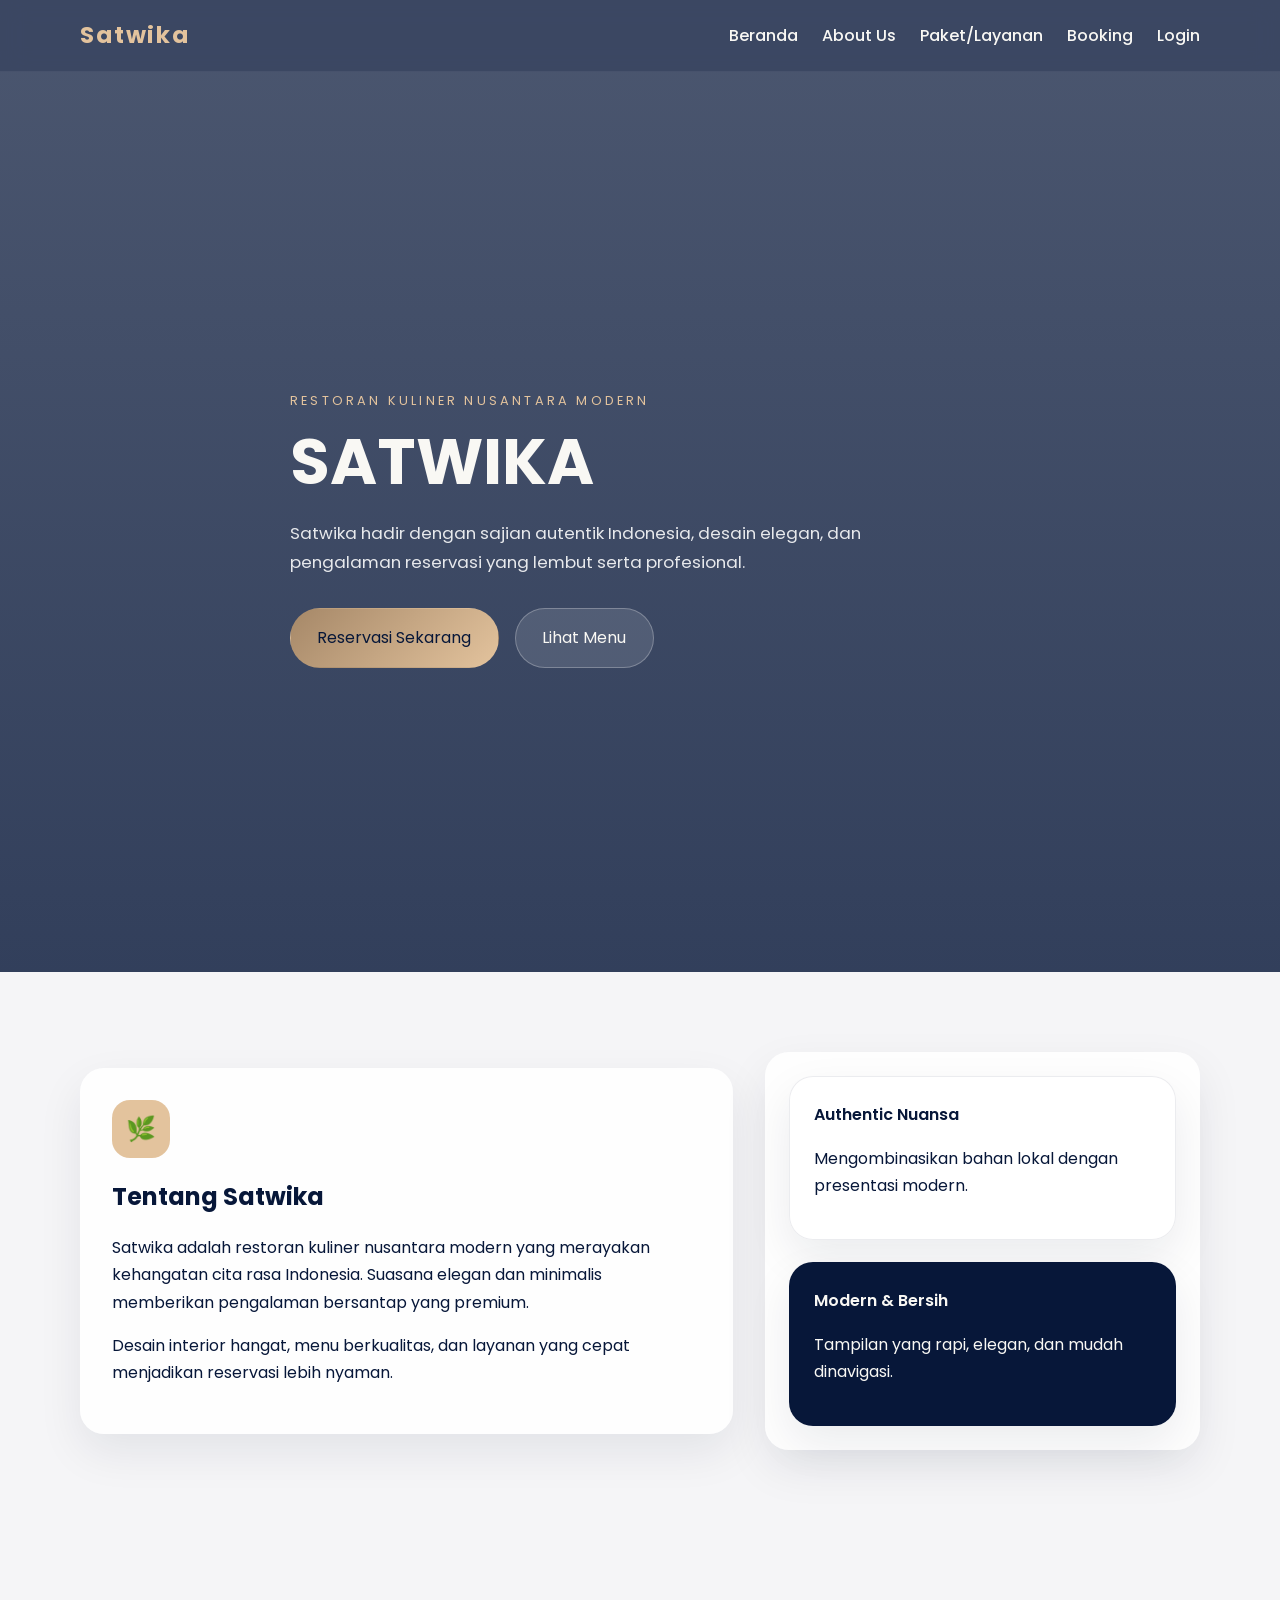
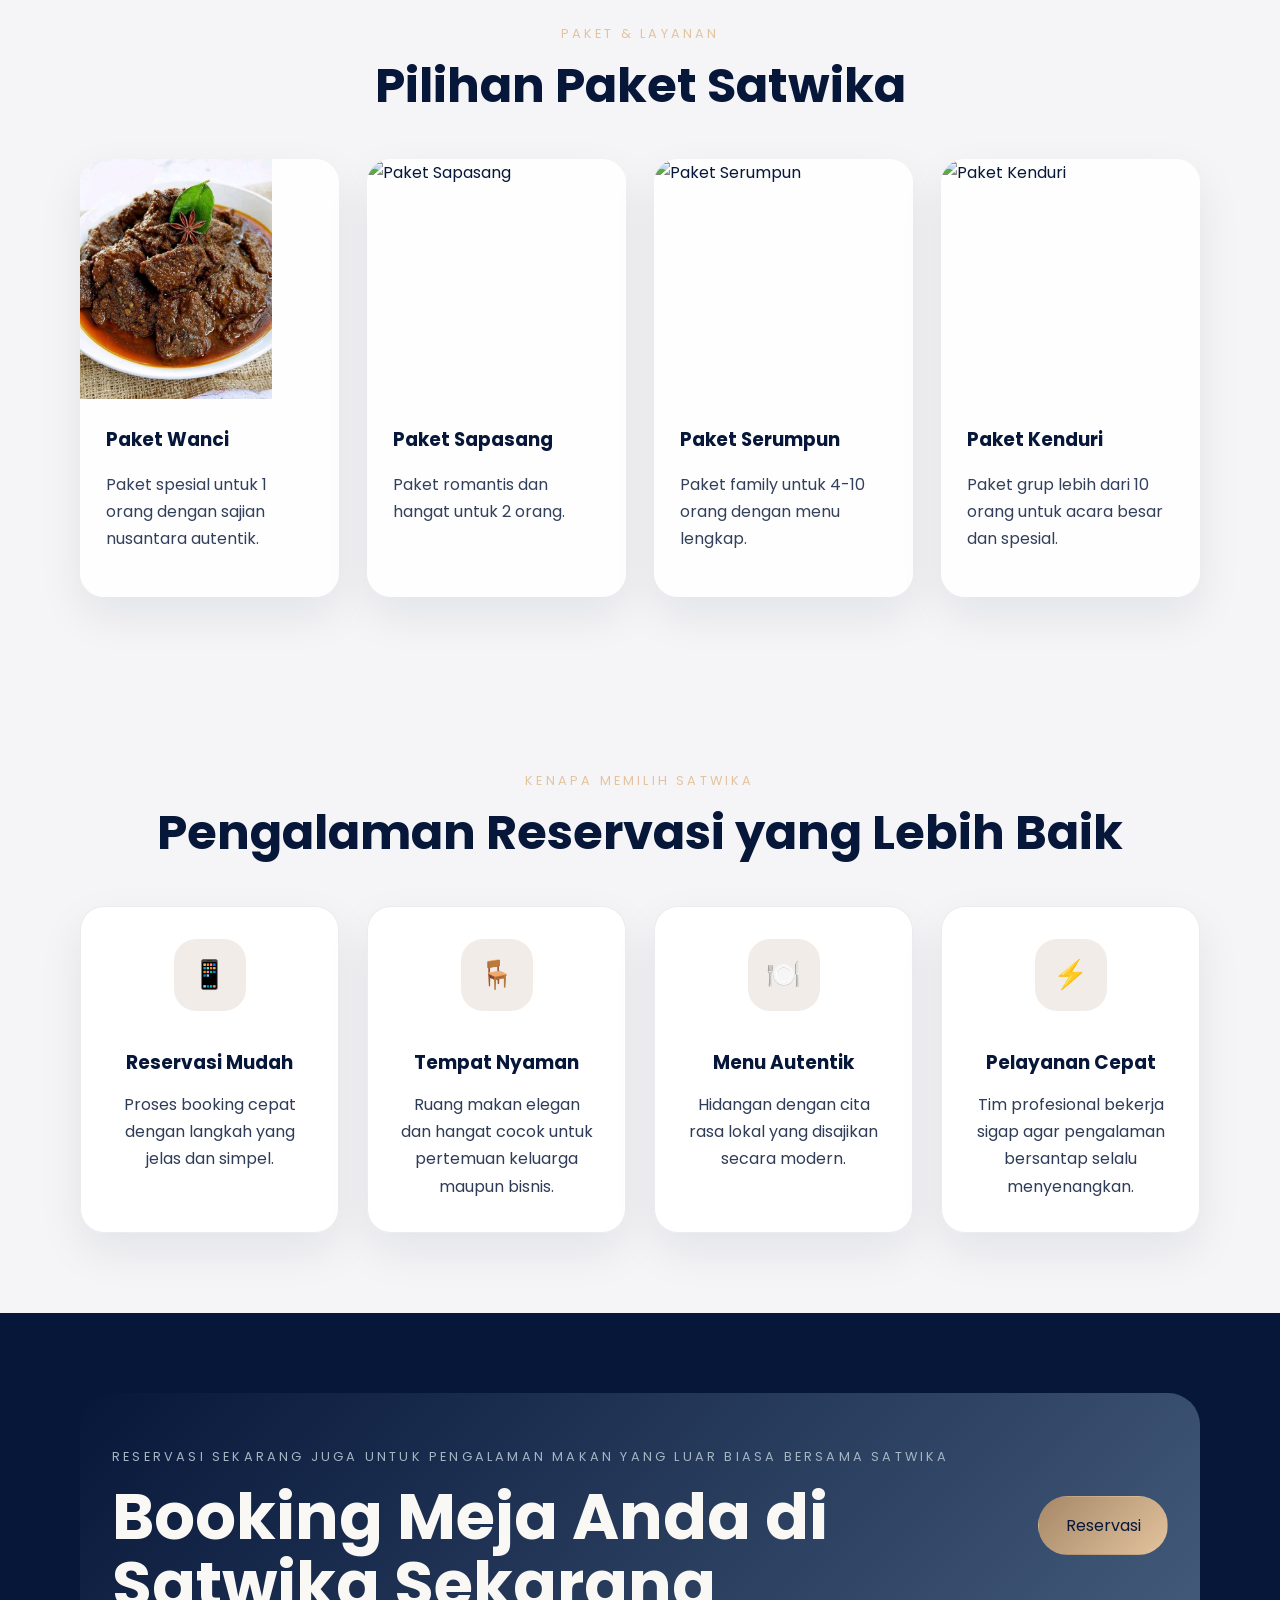
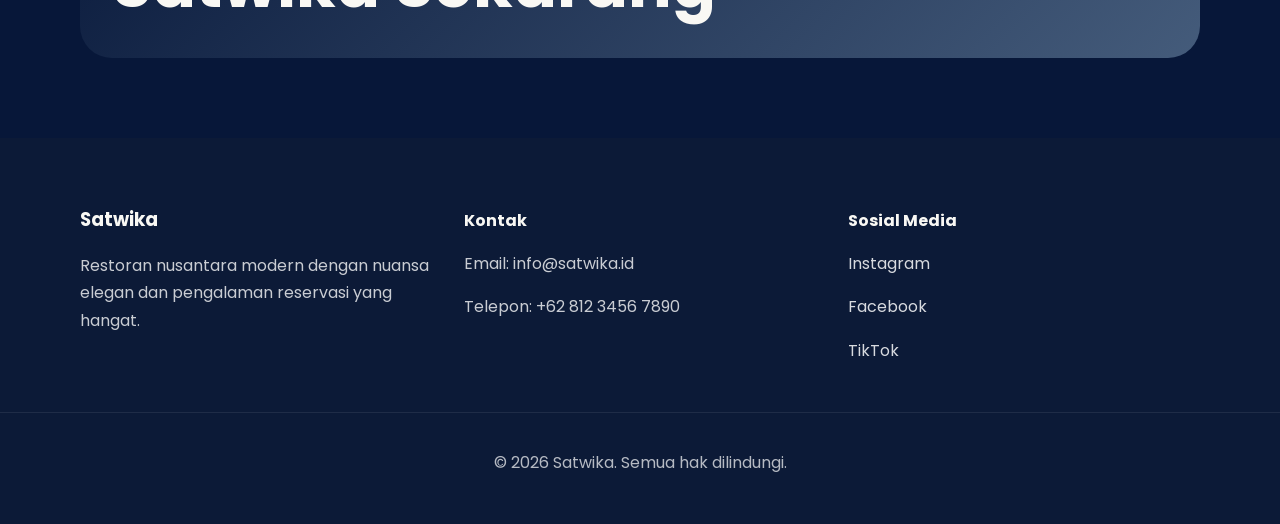
==== index.html @ c41c963c "Fix HTML formatting and restore content" ====
<!DOCTYPE html>
<html lang="id">
<head>
  <meta charset="UTF-8" />
  <meta name="viewport" content="width=device-width, initial-scale=1.0" />
  <title>Satwika | Reservasi Restoran Nusantara Modern</title>
  <link rel="preconnect" href="https://fonts.googleapis.com" />
  <link rel="preconnect" href="https://fonts.gstatic.com" crossorigin />
  <link href="https://fonts.googleapis.com/css2?family=Poppins:wght@300;400;500;600;700&display=swap" rel="stylesheet" />
  <link rel="stylesheet" href="style.css" />
</head>
<body>
  <!-- Navbar -->
  <header class="site-header">
    <div class="container header-inner">
      <a href="#" class="brand">Satwika</a>
      <nav class="main-nav">
        <a href="#beranda">Beranda</a>
        <a href="#layanan">About Us</a>
        <a href="#menu">Paket/Layanan</a>
        <a href="#booking">Booking</a>
        <a href="satwika log in.html">Login</a>
      </nav>
      <button class="nav-toggle" aria-label="Buka menu">☰</button>
    </div>
  </header>

  <!-- Hero Section -->
  <main>
    <section class="hero" id="beranda">
      <div class="hero-overlay"></div>
      <div class="container hero-content">
        <p class="eyebrow">Restoran Kuliner Nusantara Modern</p>
        <h1>SATWIKA</h1>
        <p class="hero-text">
          Satwika hadir dengan sajian autentik Indonesia, desain elegan, dan pengalaman reservasi yang lembut serta profesional.
        </p>
        <div class="hero-actions">
          <a href="bookingSatwika.html" class="btn btn-primary">Reservasi Sekarang</a>
          <a href="#menu" class="btn btn-secondary">Lihat Menu</a>
        </div>
      </div>
    </section>

    <!-- About Section -->
    <section class="section about" id="layanan">
      <div class="container section-grid">
        <div class="about-card animate-up">
          <div class="icon-circle">🌿</div>
          <h2>Tentang Satwika</h2>
          <p>
            Satwika adalah restoran kuliner nusantara modern yang merayakan kehangatan cita rasa Indonesia.
            Suasana elegan dan minimalis memberikan pengalaman bersantap yang premium.
          </p>
          <p>
            Desain interior hangat, menu berkualitas, dan layanan yang cepat menjadikan reservasi lebih nyaman.
          </p>
        </div>
        <div class="about-visual animate-up delay-1">
          <div class="detail-card">
            <span class="detail-title">Authentic Nuansa</span>
            <p>Mengombinasikan bahan lokal dengan presentasi modern.</p>
          </div>
          <div class="detail-card detail-card-secondary">
            <span class="detail-title">Modern & Bersih</span>
            <p>Tampilan yang rapi, elegan, dan mudah dinavigasi.</p>
          </div>
        </div>
      </div>
    </section>

<!-- Featured Menu -->
<section class="section featured" id="menu">
  <div class="container">
    <div class="section-heading animate-up">
      <p class="eyebrow">Paket & Layanan</p>
      <h2>Pilihan Paket Satwika</h2>
    </div>

    <div class="menu-grid">
      <article class="menu-card animate-up">
        <img src="images/rendang.jfif" alt="Paket Wanci" />
        <div class="menu-content">
          <h3>Paket Wanci</h3>
          <p>Paket spesial untuk 1 orang dengan sajian nusantara autentik.</p>
        </div>
      </article>

      <article class="menu-card animate-up delay-1">
        <img src="https://images.unsplash.com/photo-1621940743191-dffff5de5338?auto=format&fit=crop&w=900&q=80" alt="Paket Sapasang" />
        <div class="menu-content">
          <h3>Paket Sapasang</h3>
          <p>Paket romantis dan hangat untuk 2 orang.</p>
        </div>
      </article>

      <article class="menu-card animate-up delay-2">
        <img src="https://images.unsplash.com/photo-1540189549336-e6e99c3679fe?auto=format&fit=crop&w=900&q=80" alt="Paket Serumpun" />
        <div class="menu-content">
          <h3>Paket Serumpun</h3>
          <p>Paket family untuk 4-10 orang dengan menu lengkap.</p>
        </div>
      </article>

      <article class="menu-card animate-up delay-3">
        <img src="https://images.unsplash.com/photo-1543353071-873f17a7a088?auto=format&fit=crop&w=900&q=80" alt="Paket Kenduri" />
        <div class="menu-content">
          <h3>Paket Kenduri</h3>
          <p>Paket grup lebih dari 10 orang untuk acara besar dan spesial.</p>
        </div>
      </article>
    </div>
  </div>
</section>
    
    <!-- Why Choose Section -->
    <section class="section why-choose" id="tracking">
      <div class="container">
        <div class="section-heading animate-up">
          <p class="eyebrow">Kenapa Memilih Satwika</p>
          <h2>Pengalaman Reservasi yang Lebih Baik</h2>
        </div>
        <div class="features-grid">
          <div class="feature-card animate-up">
            <span class="feature-icon">📱</span>
            <h3>Reservasi Mudah</h3>
            <p>Proses booking cepat dengan langkah yang jelas dan simpel.</p>
          </div>
          <div class="feature-card animate-up delay-1">
            <span class="feature-icon">🪑</span>
            <h3>Tempat Nyaman</h3>
            <p>Ruang makan elegan dan hangat cocok untuk pertemuan keluarga maupun bisnis.</p>
          </div>
          <div class="feature-card animate-up delay-2">
            <span class="feature-icon">🍽️</span>
            <h3>Menu Autentik</h3>
            <p>Hidangan dengan cita rasa lokal yang disajikan secara modern.</p>
          </div>
          <div class="feature-card animate-up delay-3">
            <span class="feature-icon">⚡</span>
            <h3>Pelayanan Cepat</h3>
            <p>Tim profesional bekerja sigap agar pengalaman bersantap selalu menyenangkan.</p>
          </div>
        </div>
      </div>
    </section>

    <!-- CTA Section -->
    <section class="section cta" id="booking">
      <div class="container cta-grid animate-up">
        <div>
          <p class="eyebrow light">Reservasi sekarang juga untuk pengalaman makan yang luar biasa bersama Satwika</p>
          <h2>Booking Meja Anda di Satwika Sekarang</h2>
        </div>
        <a href="bookingSatwika.html" class="btn btn-primary">Reservasi</a>
      </div>
    </section>
  </main>

  <!-- Footer -->
  <footer class="site-footer">
    <div class="container footer-grid">
      <div>
        <h3>Satwika</h3>
        <p>Restoran nusantara modern dengan nuansa elegan dan pengalaman reservasi yang hangat.</p>
      </div>
      <div>
        <h4>Kontak</h4>
        <p>Email: info@satwika.id</p>
        <p>Telepon: +62 812 3456 7890</p>
      </div>
      <div>
        <h4>Sosial Media</h4>
        <p><a href="#">Instagram</a></p>
        <p><a href="#">Facebook</a></p>
        <p><a href="#">TikTok</a></p>
      </div>
    </div>
    <div class="footer-bottom">
      <p>&copy; 2026 Satwika. Semua hak dilindungi.</p>
    </div>
  </footer>

  <script src="script.js"></script>
</body>
</html>
---- style.css ----
:root {
  --dark: #071739;
  --steel: #4B6382;
  --soft: #A4B5C4;
  --light: #CDD5DB;
  --accent: #A68868;
  --cream: #E3C39D;
  --white: #f9f8f4;
  --bg: #f5f5f7;
}

* {
  box-sizing: border-box;
}

html {
  scroll-behavior: smooth;
}

body {
  margin: 0;
  font-family: 'Poppins', sans-serif;
  background: var(--bg);
  color: var(--dark);
  line-height: 1.7;
}

img {
  max-width: 100%;
  display: block;
}

a {
  color: inherit;
  text-decoration: none;
}

button,
.btn {
  font-family: inherit;
}

.container {
  width: min(1120px, calc(100% - 2rem));
  margin: 0 auto;
}

.site-header {
  position: sticky;
  top: 0;
  z-index: 50;
  backdrop-filter: blur(14px);
  background: rgba(7, 23, 57, 0.78);
  border-bottom: 1px solid rgba(255, 255, 255, 0.06);
}

.header-inner {
  display: flex;
  align-items: center;
  justify-content: space-between;
  gap: 1rem;
  padding: 1rem 0;
}

.brand {
  font-size: 1.45rem;
  letter-spacing: 0.08em;
  font-weight: 700;
  color: var(--cream);
}

.main-nav {
  display: flex;
  gap: 1.5rem;
  align-items: center;
}

.main-nav a {
  color: var(--white);
  font-weight: 500;
  transition: color 0.25s ease;
}

.main-nav a:hover {
  color: var(--accent);
}

.nav-toggle {
  display: none;
  background: transparent;
  border: none;
  color: var(--white);
  font-size: 1.5rem;
  cursor: pointer;
}

.hero {
  position: relative;
  min-height: 100vh;
  display: flex;
  align-items: center;
  background: url('https://images.unsplash.com/photo-1476224203421-9ac39bcb3327?auto=format&fit=crop&w=1600&q=80') center/cover no-repeat;
}

.hero-overlay {
  position: absolute;
  inset: 0;
  background: linear-gradient(180deg, rgba(7, 23, 57, 0.72), rgba(7, 23, 57, 0.82));
}

.hero-content {
  position: relative;
  z-index: 1;
  max-width: 700px;
  color: var(--white);
}

.eyebrow {
  text-transform: uppercase;
  letter-spacing: 0.25em;
  color: var(--cream);
  font-size: 0.8rem;
  margin-bottom: 1rem;
}

.hero h1,
.section-heading h2,
.cta h2 {
  font-size: clamp(2.5rem, 5vw, 4rem);
  margin: 0;
  line-height: 1.05;
}

.hero-text {
  margin: 1.5rem 0 2rem;
  max-width: 620px;
  color: rgba(255, 255, 255, 0.88);
  font-size: 1.05rem;
}

.hero-actions {
  display: flex;
  flex-wrap: wrap;
  gap: 1rem;
}

.btn {
  display: inline-flex;
  align-items: center;
  justify-content: center;
  padding: 0.95rem 1.65rem;
  border-radius: 999px;
  border: 1px solid transparent;
  transition: transform 0.25s ease, box-shadow 0.25s ease, background 0.25s ease;
  cursor: pointer;
}

.btn:hover {
  transform: translateY(-3px);
  box-shadow: 0 18px 35px rgba(7, 23, 57, 0.15);
}

.btn-primary {
  background: linear-gradient(135deg, var(--accent), var(--cream));
  color: var(--dark);
}

.btn-secondary {
  background: rgba(255, 255, 255, 0.12);
  color: var(--white);
  border-color: rgba(255, 255, 255, 0.26);
}

.section {
  padding: 5rem 0;
}

.section-grid {
  display: grid;
  grid-template-columns: 1.2fr 0.8fr;
  gap: 2rem;
  align-items: center;
}

.about-card,
.about-visual,
.feature-card,
.menu-card,
.detail-card {
  background: rgba(255, 255, 255, 0.92);
  border-radius: 24px;
  box-shadow: 0 18px 45px rgba(7, 23, 57, 0.08);
}

.about-card {
  padding: 2rem;
}

.icon-circle {
  width: 58px;
  height: 58px;
  display: grid;
  place-items: center;
  border-radius: 18px;
  background: var(--cream);
  color: var(--dark);
  font-size: 1.5rem;
  margin-bottom: 1.2rem;
}

.about-card h2 {
  margin-top: 0;
  margin-bottom: 1rem;
}

.about-card p {
  margin: 0 0 1rem;
}

.about-visual {
  display: grid;
  gap: 1.4rem;
  padding: 1.5rem;
}

.detail-card {
  padding: 1.5rem;
  border: 1px solid rgba(7, 23, 57, 0.08);
}

.detail-card-secondary {
  background: var(--dark);
  color: var(--white);
}

.detail-title {
  display: block;
  margin-bottom: 0.85rem;
  font-weight: 600;
}

.section-heading {
  text-align: center;
  margin-bottom: 3rem;
}

.section-heading h2 {
  font-size: clamp(2rem, 4vw, 3rem);
}

.menu-grid,
.features-grid {
  display: grid;
  gap: 1.75rem;
}

.menu-grid {
  grid-template-columns: repeat(4, minmax(0, 1fr));
}

.menu-card {
  overflow: hidden;
  transition: transform 0.3s ease, box-shadow 0.3s ease;
}

.menu-card:hover {
  transform: translateY(-8px);
  box-shadow: 0 22px 50px rgba(7, 23, 57, 0.12);
}

.menu-card img {
  height: 240px;
  object-fit: cover;
}

.menu-content {
  padding: 1.6rem;
}

.menu-content h3 {
  margin-top: 0;
  margin-bottom: 0.9rem;
}

.menu-content p {
  margin: 0 0 1.2rem;
  color: var(--dark);
  opacity: 0.82;
}

.price {
  font-weight: 700;
  color: var(--accent);
}

.features-grid {
  grid-template-columns: repeat(4, minmax(0, 1fr));
}

.feature-card {
  padding: 2rem;
  text-align: center;
  border: 1px solid rgba(7, 23, 57, 0.08);
}

.feature-icon {
  display: inline-flex;
  align-items: center;
  justify-content: center;
  width: 72px;
  height: 72px;
  border-radius: 22px;
  background: rgba(166, 136, 104, 0.16);
  margin-bottom: 1.1rem;
  font-size: 1.75rem;
}

.feature-card h3 {
  margin-bottom: 0.75rem;
}

.feature-card p {
  margin: 0;
  color: var(--dark);
  opacity: 0.84;
}

.cta {
  background: var(--dark);
  color: var(--white);
}

.cta-grid {
  display: flex;
  align-items: center;
  justify-content: space-between;
  gap: 1.5rem;
  padding: 2.5rem 2rem;
  border-radius: 32px;
  background: linear-gradient(135deg, rgba(7, 23, 57, 1), rgba(75, 99, 130, 0.9));
}

.cta h2 {
  margin: 0;
}

.cta .eyebrow.light {
  color: var(--soft);
}

.site-footer {
  padding: 3rem 0 2rem;
  background: #0c1a37;
  color: rgba(255, 255, 255, 0.78);
}

.footer-grid {
  display: grid;
  grid-template-columns: repeat(3, minmax(0, 1fr));
  gap: 2rem;
}

.site-footer h3,
.site-footer h4 {
  color: var(--white);
  margin-bottom: 1rem;
}

.site-footer a {
  color: rgba(255, 255, 255, 0.84);
}

.footer-bottom {
  margin-top: 2rem;
  text-align: center;
  border-top: 1px solid rgba(255, 255, 255, 0.08);
  padding-top: 1.25rem;
  color: rgba(255, 255, 255, 0.7);
}

.animate-up {
  opacity: 0;
  transform: translateY(24px);
  transition: opacity 0.75s ease, transform 0.75s ease;
}

.animate-up.visible {
  opacity: 1;
  transform: translateY(0);
}

.delay-1 {
  transition-delay: 0.12s;
}

.delay-2 {
  transition-delay: 0.22s;
}

.delay-3 {
  transition-delay: 0.32s;
}

@media (max-width: 980px) {
  .section-grid,
  .footer-grid {
    grid-template-columns: 1fr;
  }

  .menu-grid,
  .features-grid {
    grid-template-columns: 1fr 1fr;
  }

  .cta-grid {
    flex-direction: column;
    align-items: stretch;
  }
}

@media (max-width: 720px) {
  .header-inner {
    flex-direction: column;
    align-items: stretch;
  }

  .main-nav {
    flex-wrap: wrap;
    justify-content: center;
  }

  .menu-grid,
  .features-grid {
    grid-template-columns: 1fr;
  }

  .hero {
    min-height: 85vh;
  }

  .hero h1 {
    font-size: clamp(2.2rem, 7vw, 3.2rem);
  }

  .hero-actions {
    flex-direction: column;
    align-items: stretch;
  }
}
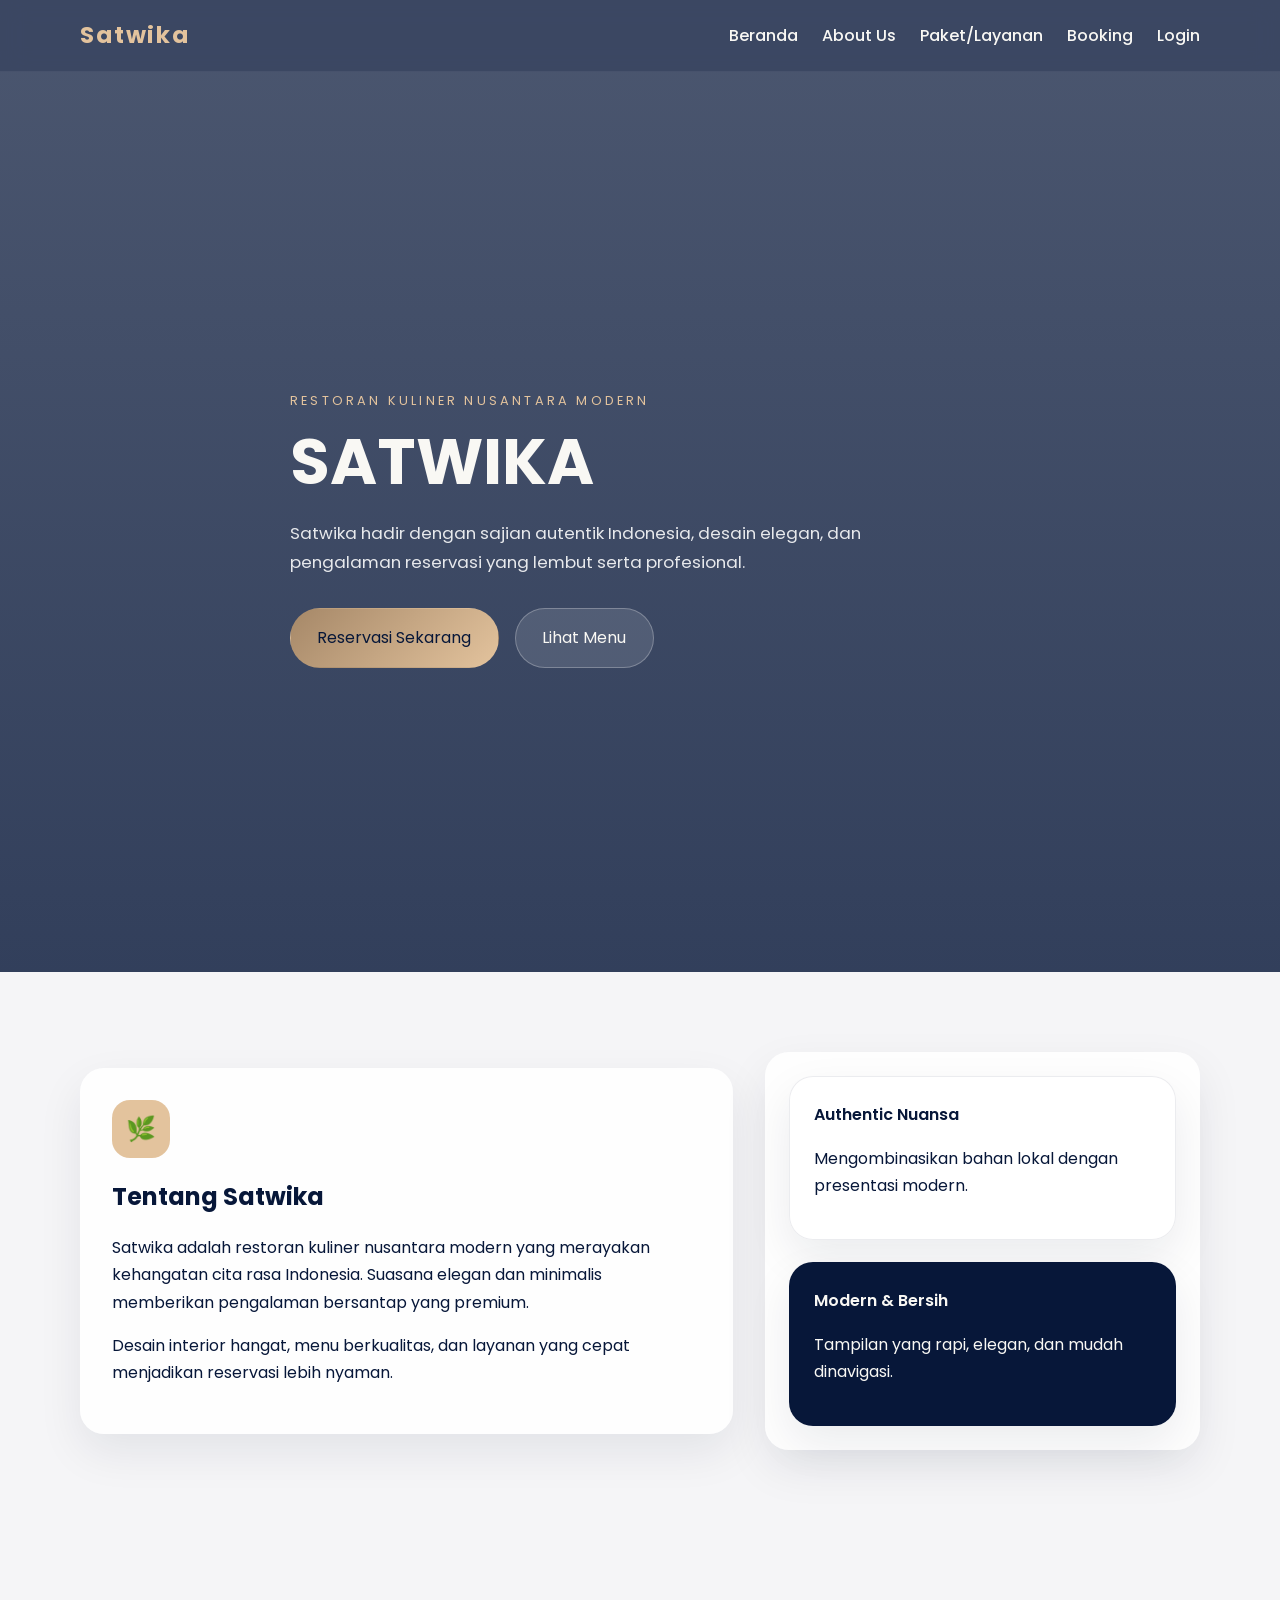
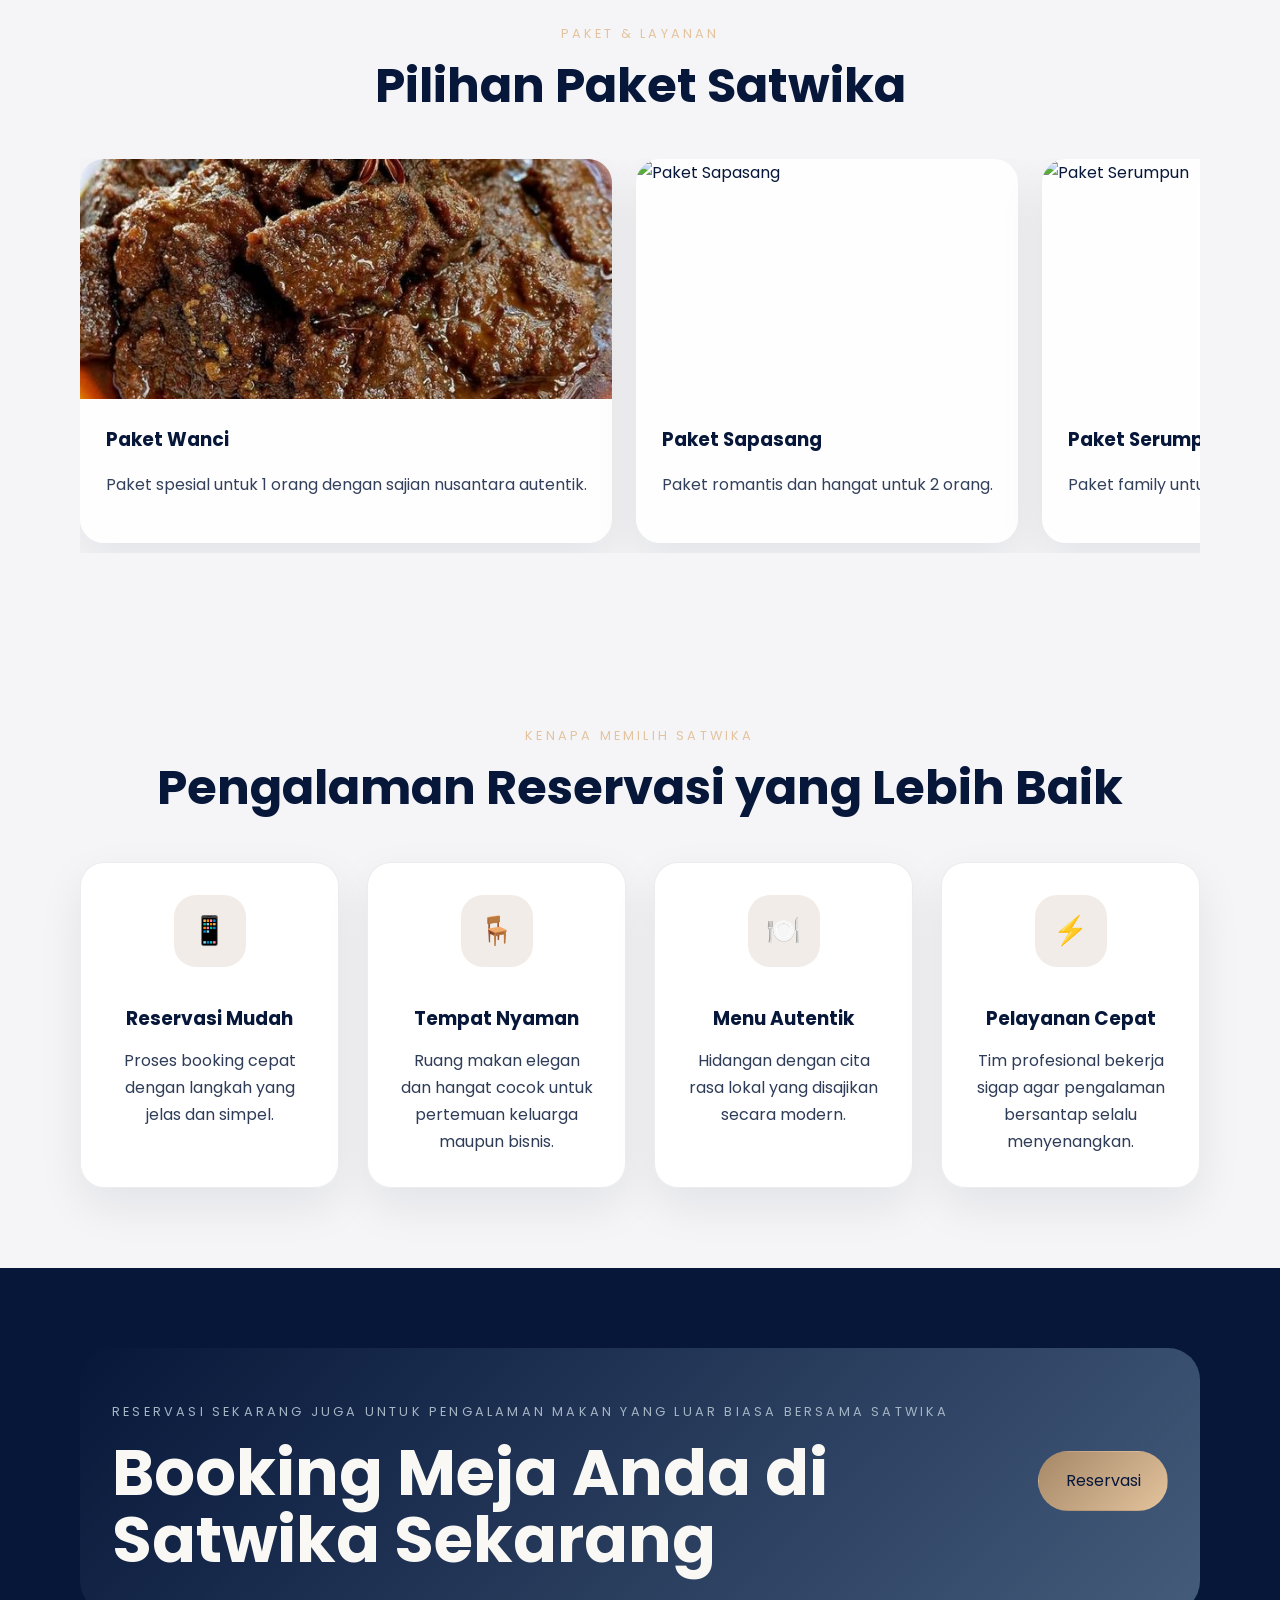
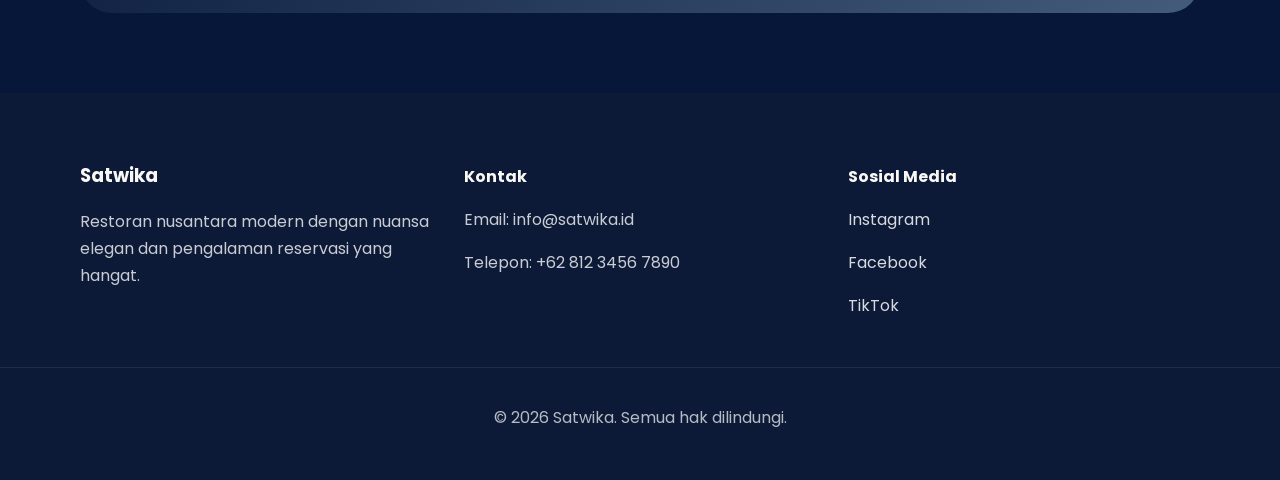
==== commit 9e2fffbd: "Update index.html" ====
--- a/index.html
+++ b/index.html
@@ -19,7 +19,7 @@
         <a href="#layanan">About Us</a>
         <a href="#menu">Paket/Layanan</a>
         <a href="#booking">Booking</a>
-        <a href="satwika log in.html">Login</a>
+        <a href="login.html">Login</a>
       </nav>
       <button class="nav-toggle" aria-label="Buka menu">☰</button>
     </div>
--- a/style.css
+++ b/style.css
@@ -255,12 +255,18 @@
 }
 
 .menu-grid {
-  grid-template-columns: repeat(4, minmax(0, 1fr));
+  display: flex;
+  gap: 24px;
+  overflow-x: auto;
+  padding-bottom: 10px;
+  scroll-behavior: smooth;
 }
 
 .menu-card {
   overflow: hidden;
   transition: transform 0.3s ease, box-shadow 0.3s ease;
+  min-width: 300px;
+  flex-shrink: 0;
 }
 
 .menu-card:hover {
@@ -269,8 +275,10 @@
 }
 
 .menu-card img {
-  height: 240px;
+  width: 100%;
+  height: clamp(180px, 25vw, 240px);
   object-fit: cover;
+  display: block;
 }
 
 .menu-content {
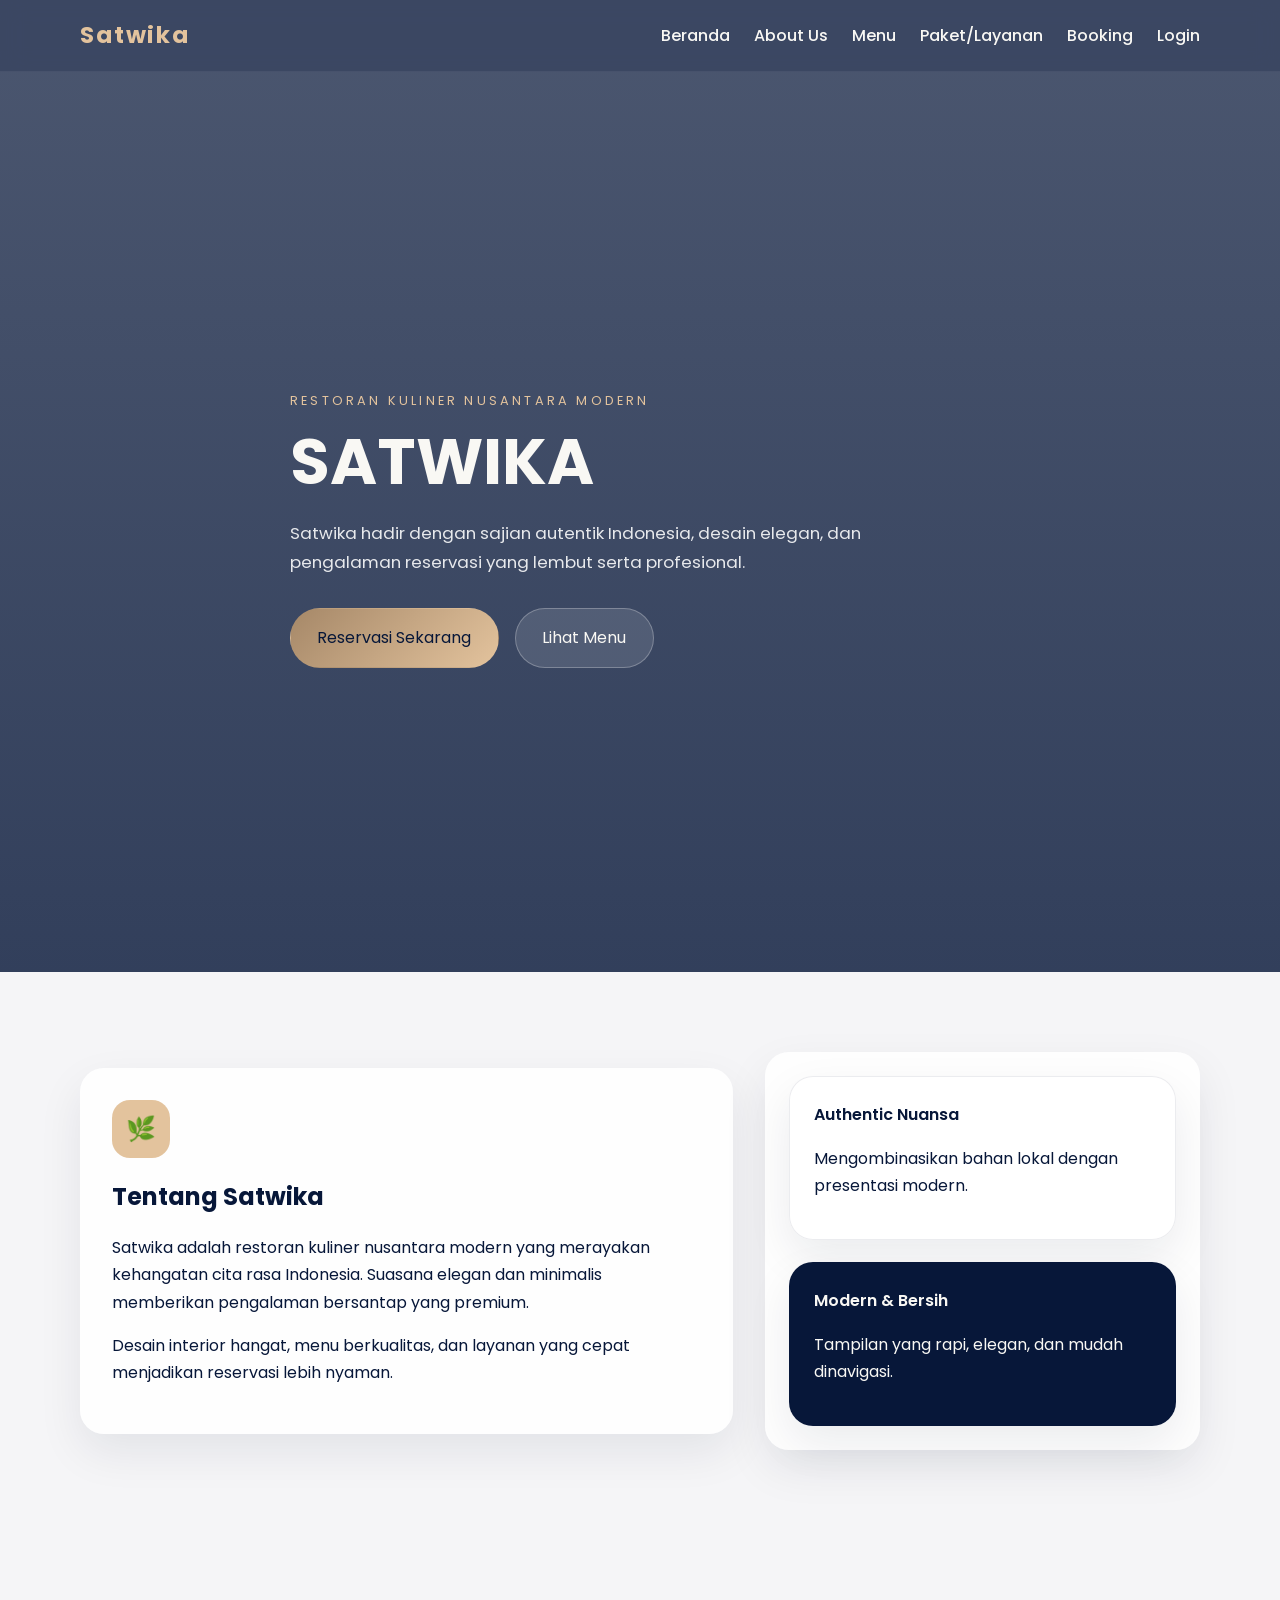
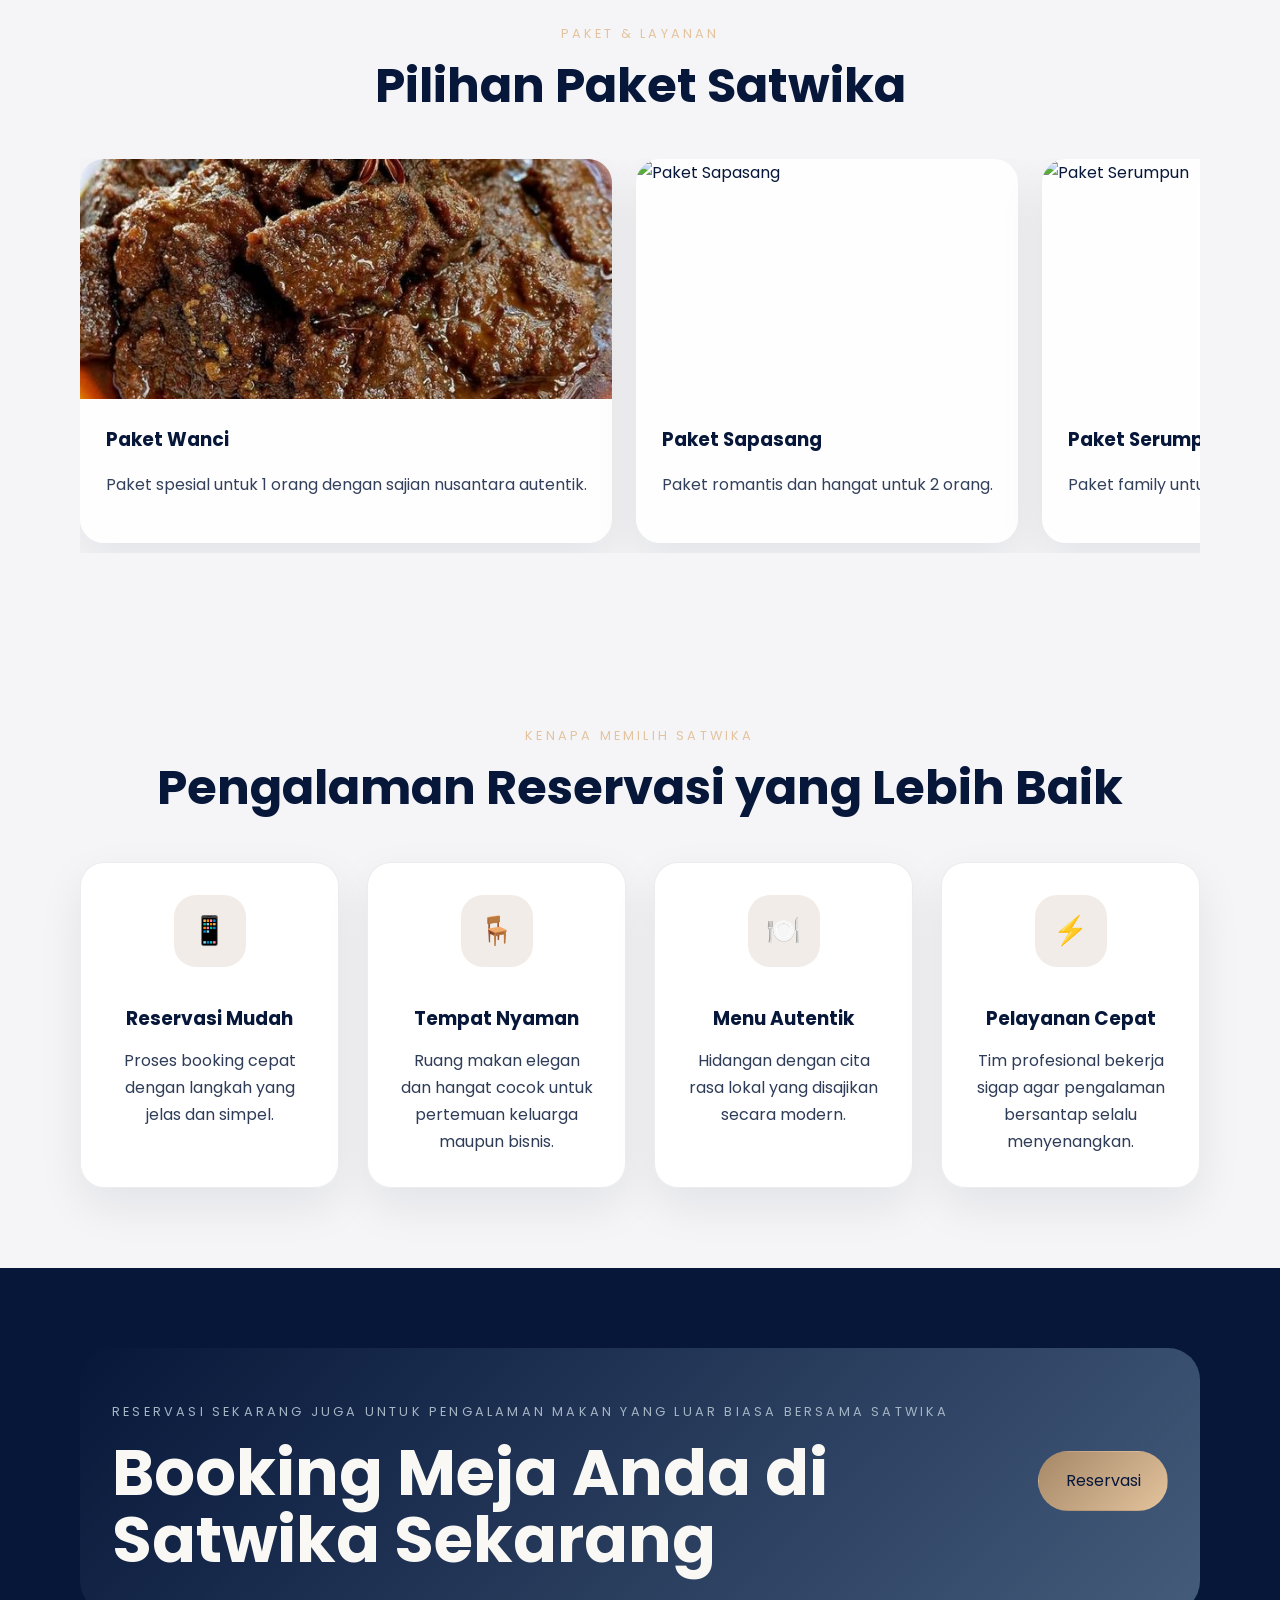
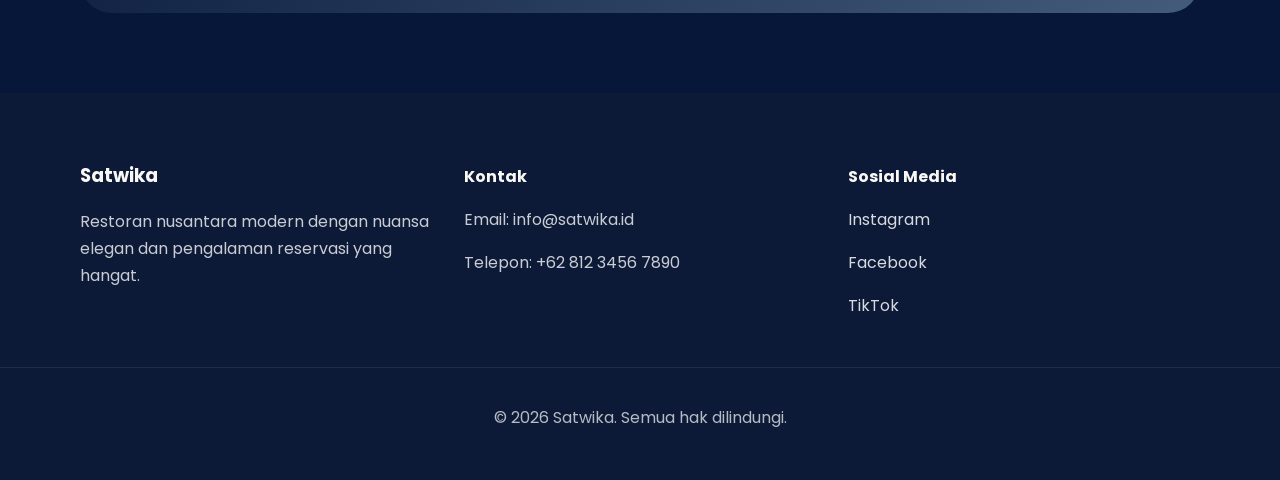
==== commit 63b277b5: "Update index.html" ====
--- a/index.html
+++ b/index.html
@@ -17,9 +17,10 @@
       <nav class="main-nav">
         <a href="#beranda">Beranda</a>
         <a href="#layanan">About Us</a>
-        <a href="#menu">Paket/Layanan</a>
+        <a href="#menu">Menu</a>
+        <a href="detailPaket.html">Paket/Layanan</a>
         <a href="#booking">Booking</a>
-        <a href="login.html">Login</a>
+        <a href="satwika log in.html">Login</a>
       </nav>
       <button class="nav-toggle" aria-label="Buka menu">☰</button>
     </div>
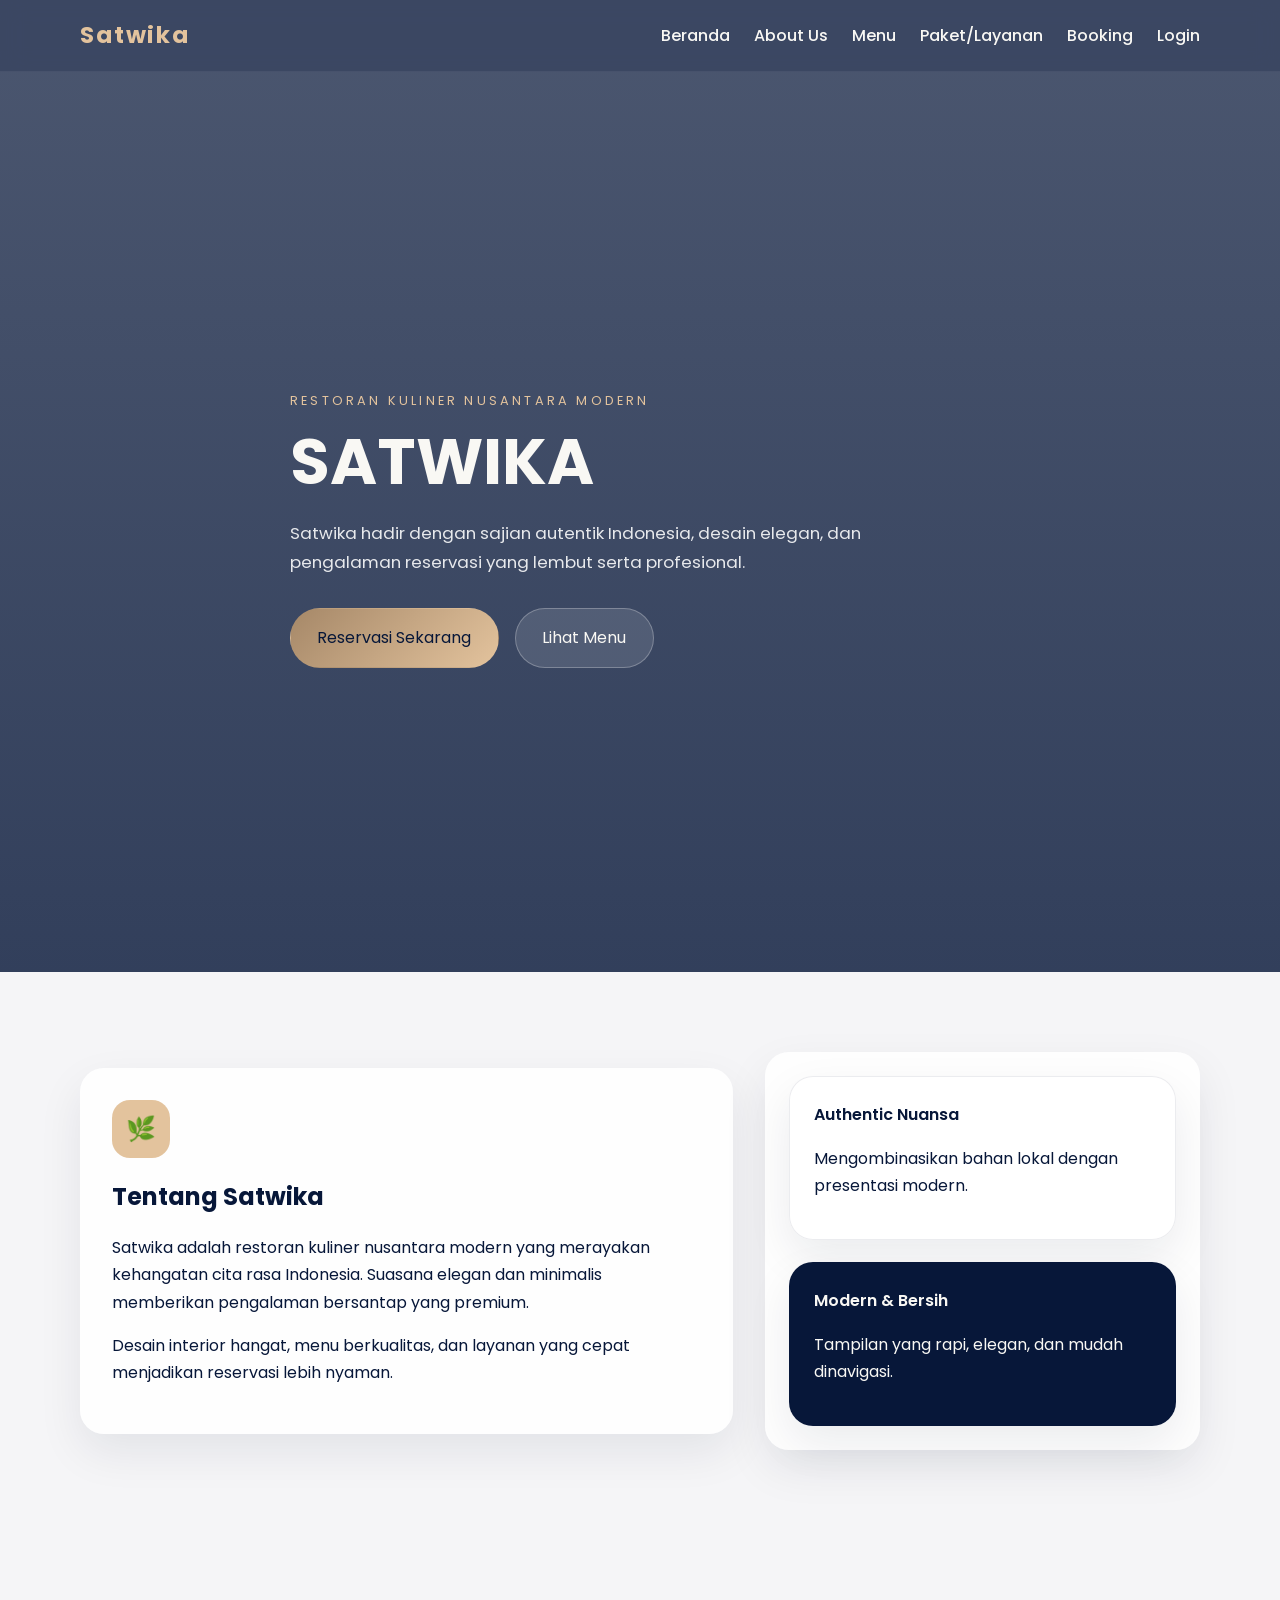
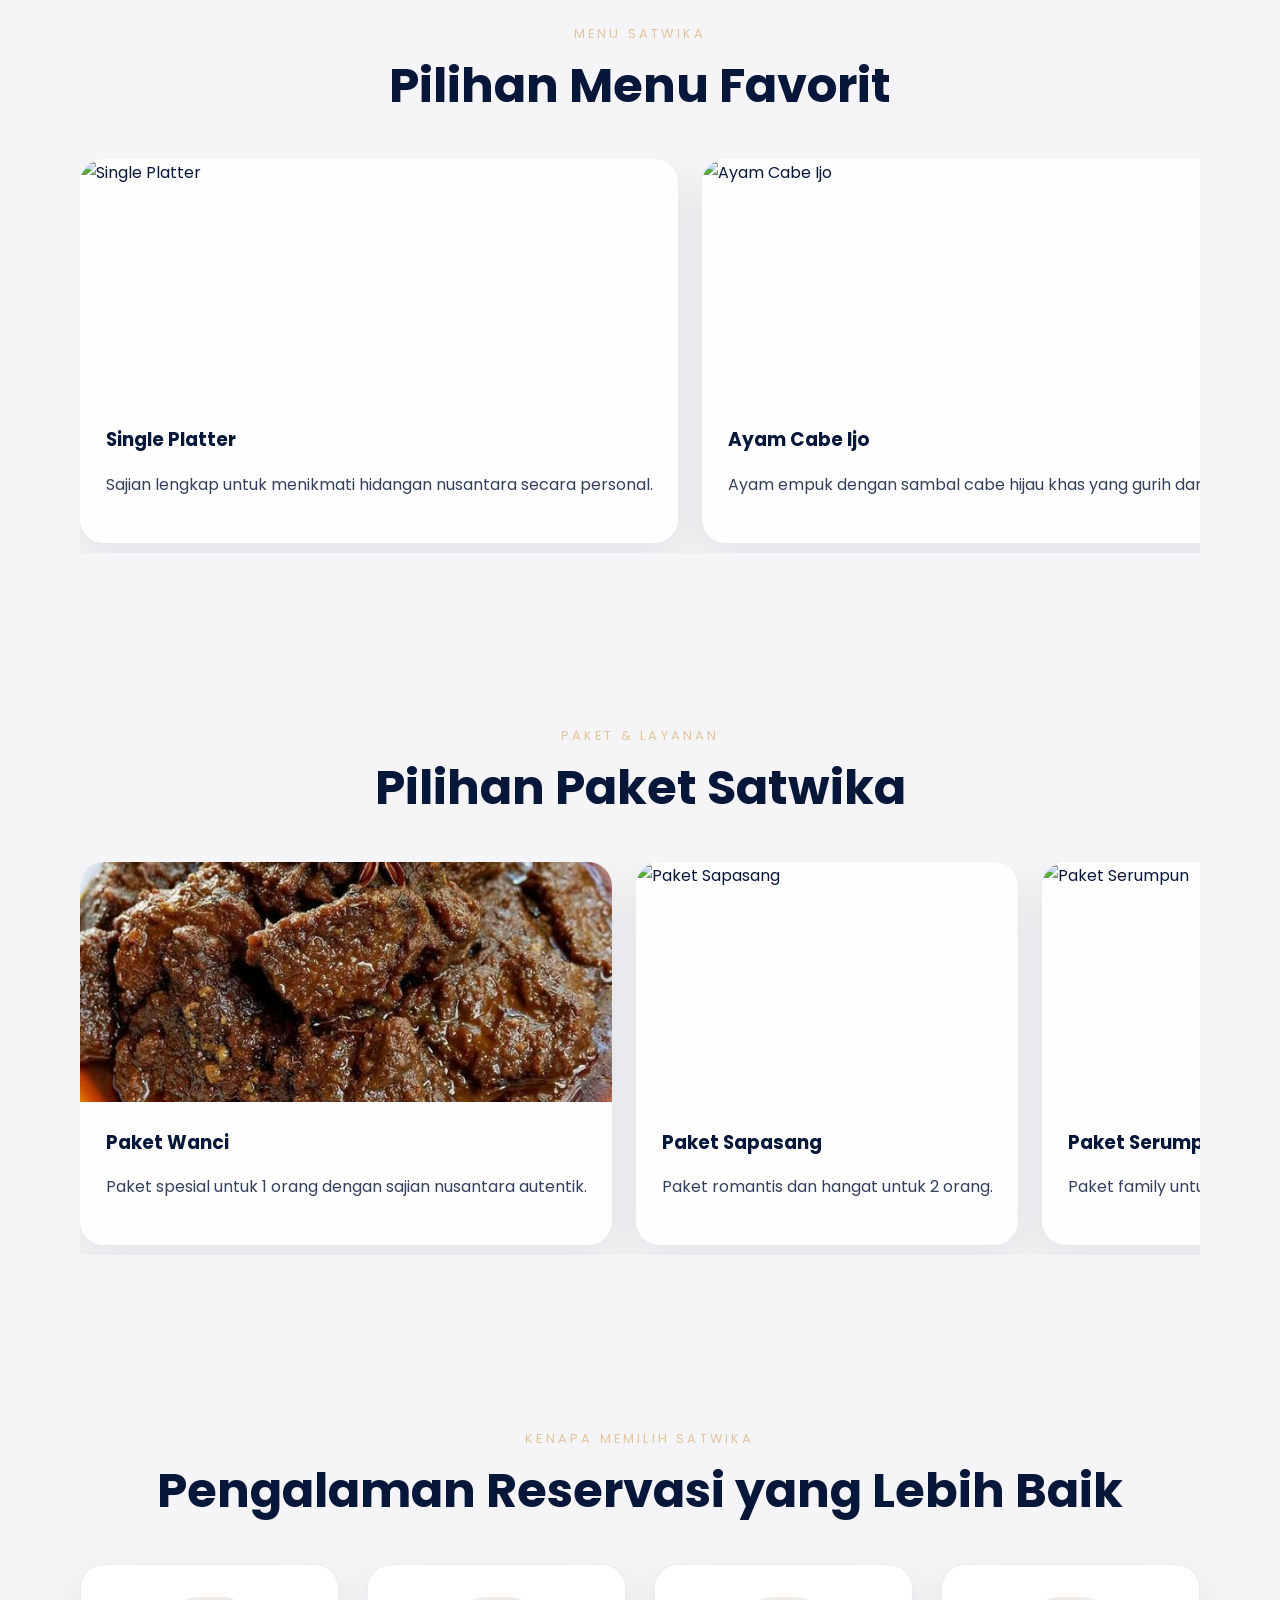
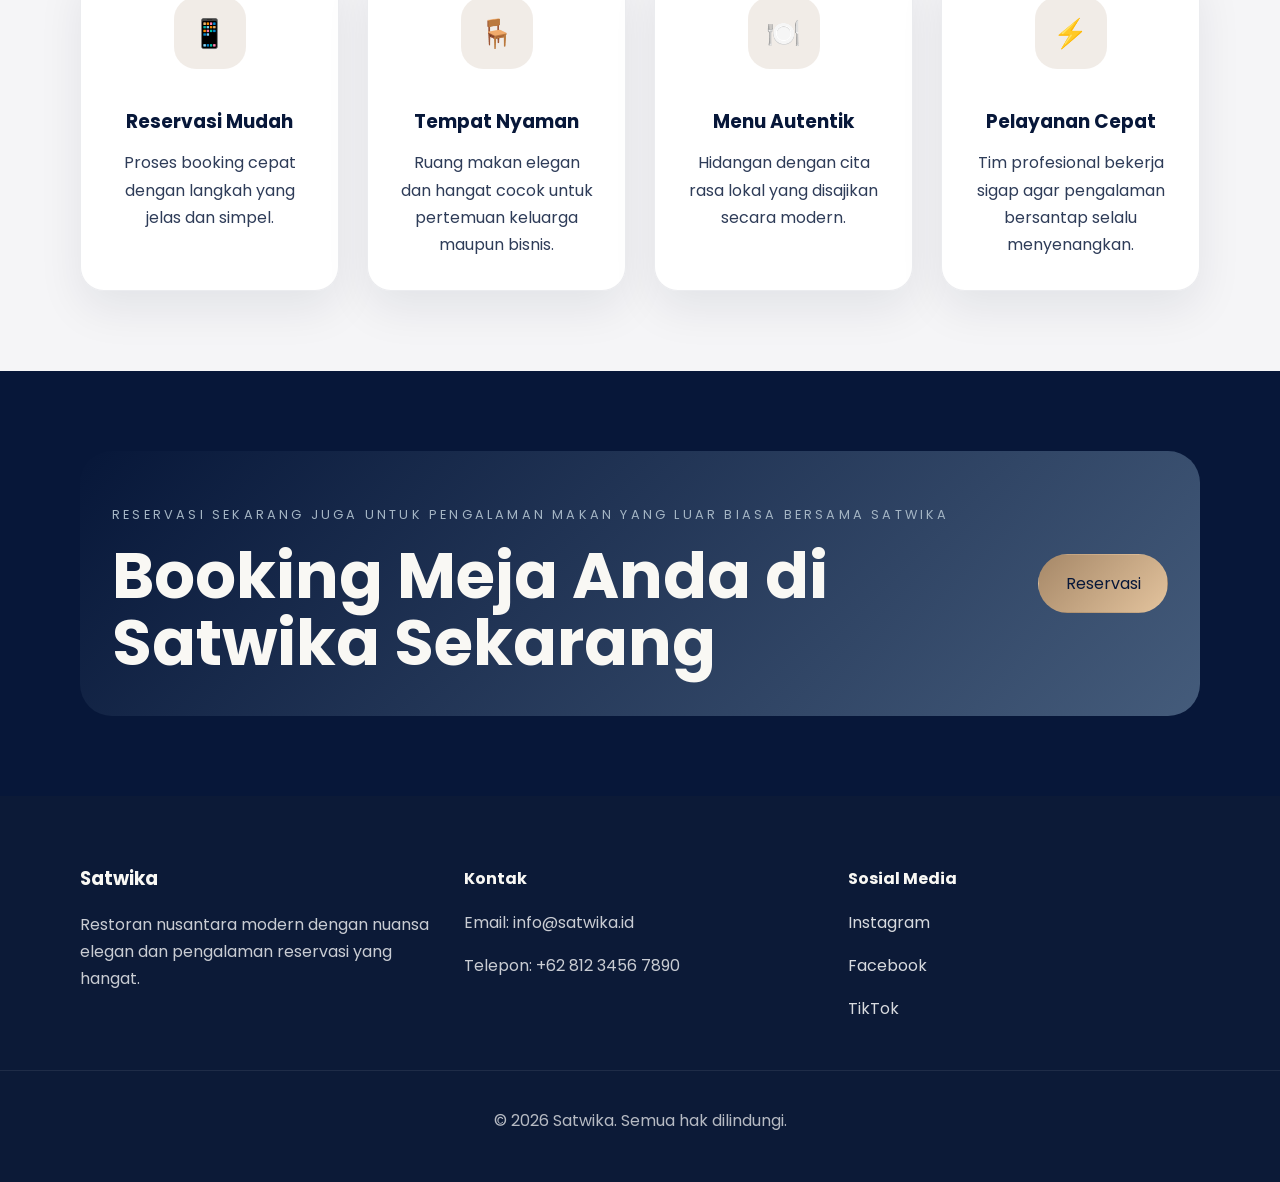
==== commit f26c660b: "Update index.html" ====
--- a/index.html
+++ b/index.html
@@ -38,7 +38,7 @@
         </p>
         <div class="hero-actions">
           <a href="bookingSatwika.html" class="btn btn-primary">Reservasi Sekarang</a>
-          <a href="#menu" class="btn btn-secondary">Lihat Menu</a>
+          <a href="#pilihan-menu" class="btn btn-secondary">Lihat Menu</a>
         </div>
       </div>
     </section>
@@ -70,6 +70,100 @@
       </div>
     </section>
 
+<!-- Pilihan Menu -->
+<section class="section featured" id="pilihan-menu">
+  <div class="container">
+    <div class="section-heading animate-up">
+      <p class="eyebrow">Menu Satwika</p>
+      <h2>Pilihan Menu Favorit</h2>
+    </div>
+
+    <div class="menu-grid">
+
+      <article class="menu-card animate-up">
+        <img src="images/Single Platter.png" alt="Single Platter" />
+        <div class="menu-content">
+          <h3>Single Platter</h3>
+          <p>Sajian lengkap untuk menikmati hidangan nusantara secara personal.</p>
+        </div>
+      </article>
+
+      <article class="menu-card animate-up delay-1">
+        <img src="images/Ayam Cabe Ijo.png" alt="Ayam Cabe Ijo" />
+        <div class="menu-content">
+          <h3>Ayam Cabe Ijo</h3>
+          <p>Ayam empuk dengan sambal cabe hijau khas yang gurih dan pedas.</p>
+        </div>
+      </article>
+
+      <article class="menu-card animate-up delay-2">
+        <img src="images/Es Pisang Ijo.png" alt="Es Pisang Ijo" />
+        <div class="menu-content">
+          <h3>Es Pisang Ijo</h3>
+          <p>Minuman tradisional segar dengan pisang lembut dan kuah manis.</p>
+        </div>
+      </article>
+
+      <article class="menu-card animate-up delay-3">
+        <img src="images/Family Platter.png" alt="Family Platter" />
+        <div class="menu-content">
+          <h3>Family Platter</h3>
+          <p>Paket hidangan lengkap untuk dinikmati bersama keluarga.</p>
+        </div>
+      </article>
+
+      <article class="menu-card animate-up">
+        <img src="images/Kue Ciucur.png" alt="Kue Ciucur" />
+        <div class="menu-content">
+          <h3>Kue Ciucur</h3>
+          <p>Kue tradisional manis dengan tekstur lembut dan aroma khas.</p>
+        </div>
+      </article>
+
+      <article class="menu-card animate-up delay-1">
+        <img src="images/Onde-Onde.png" alt="Onde-Onde" />
+        <div class="menu-content">
+          <h3>Onde-Onde</h3>
+          <p>Camilan tradisional berisi kacang hijau dengan taburan wijen.</p>
+        </div>
+      </article>
+
+      <article class="menu-card animate-up delay-2">
+        <img src="images/Pempek.png" alt="Pempek" />
+        <div class="menu-content">
+          <h3>Pempek</h3>
+          <p>Pempek khas Palembang dengan kuah cuko yang segar dan nikmat.</p>
+        </div>
+      </article>
+
+      <article class="menu-card animate-up delay-3">
+        <img src="images/Putu Ayu.png" alt="Putu Ayu" />
+        <div class="menu-content">
+          <h3>Putu Ayu</h3>
+          <p>Kue tradisional lembut dengan aroma pandan dan kelapa parut.</p>
+        </div>
+      </article>
+
+      <article class="menu-card animate-up">
+        <img src="images/Rendang.png" alt="Rendang" />
+        <div class="menu-content">
+          <h3>Rendang</h3>
+          <p>Daging rendang kaya rempah dengan cita rasa autentik Minang.</p>
+        </div>
+      </article>
+
+      <article class="menu-card animate-up delay-1">
+        <img src="images/Sate.png" alt="Sate" />
+        <div class="menu-content">
+          <h3>Sate</h3>
+          <p>Sate dengan bumbu kacang gurih dan daging yang juicy.</p>
+        </div>
+      </article>
+
+    </div>
+  </div>
+</section>
+    
 <!-- Featured Menu -->
 <section class="section featured" id="menu">
   <div class="container">
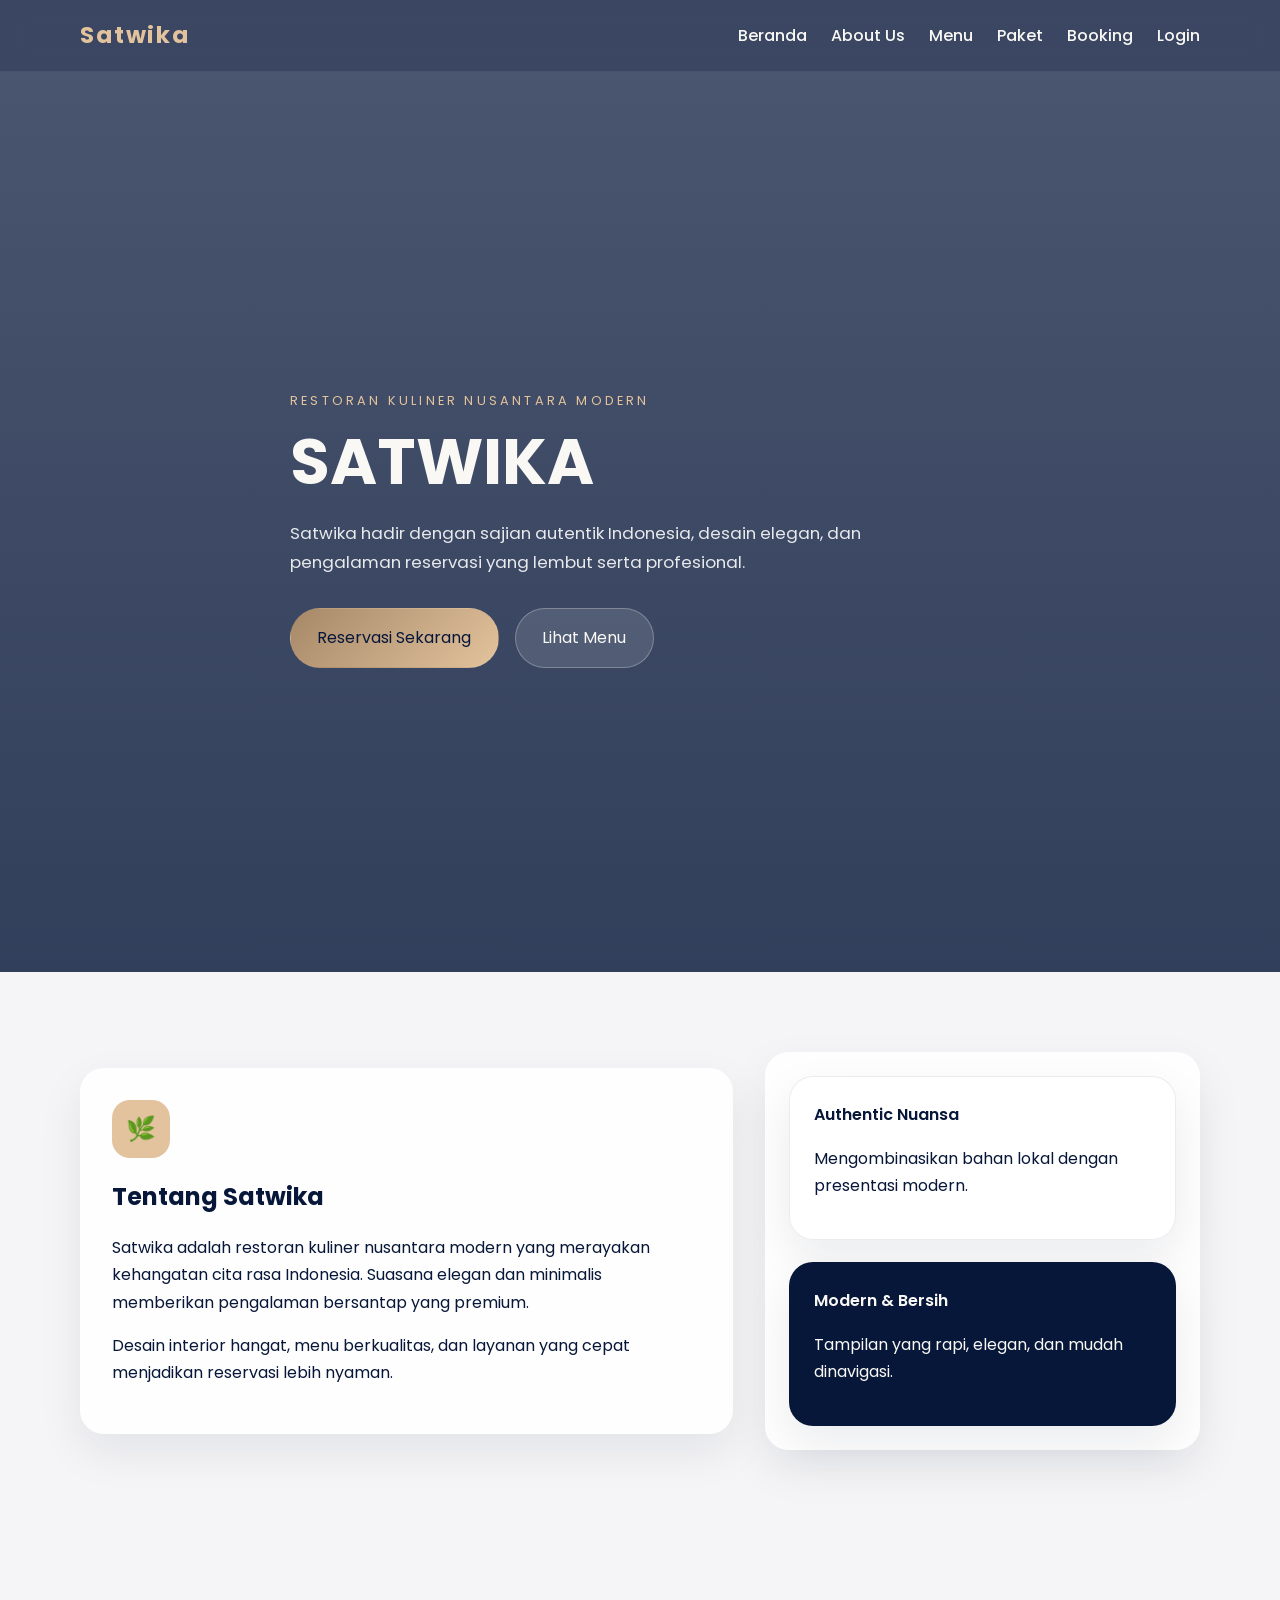
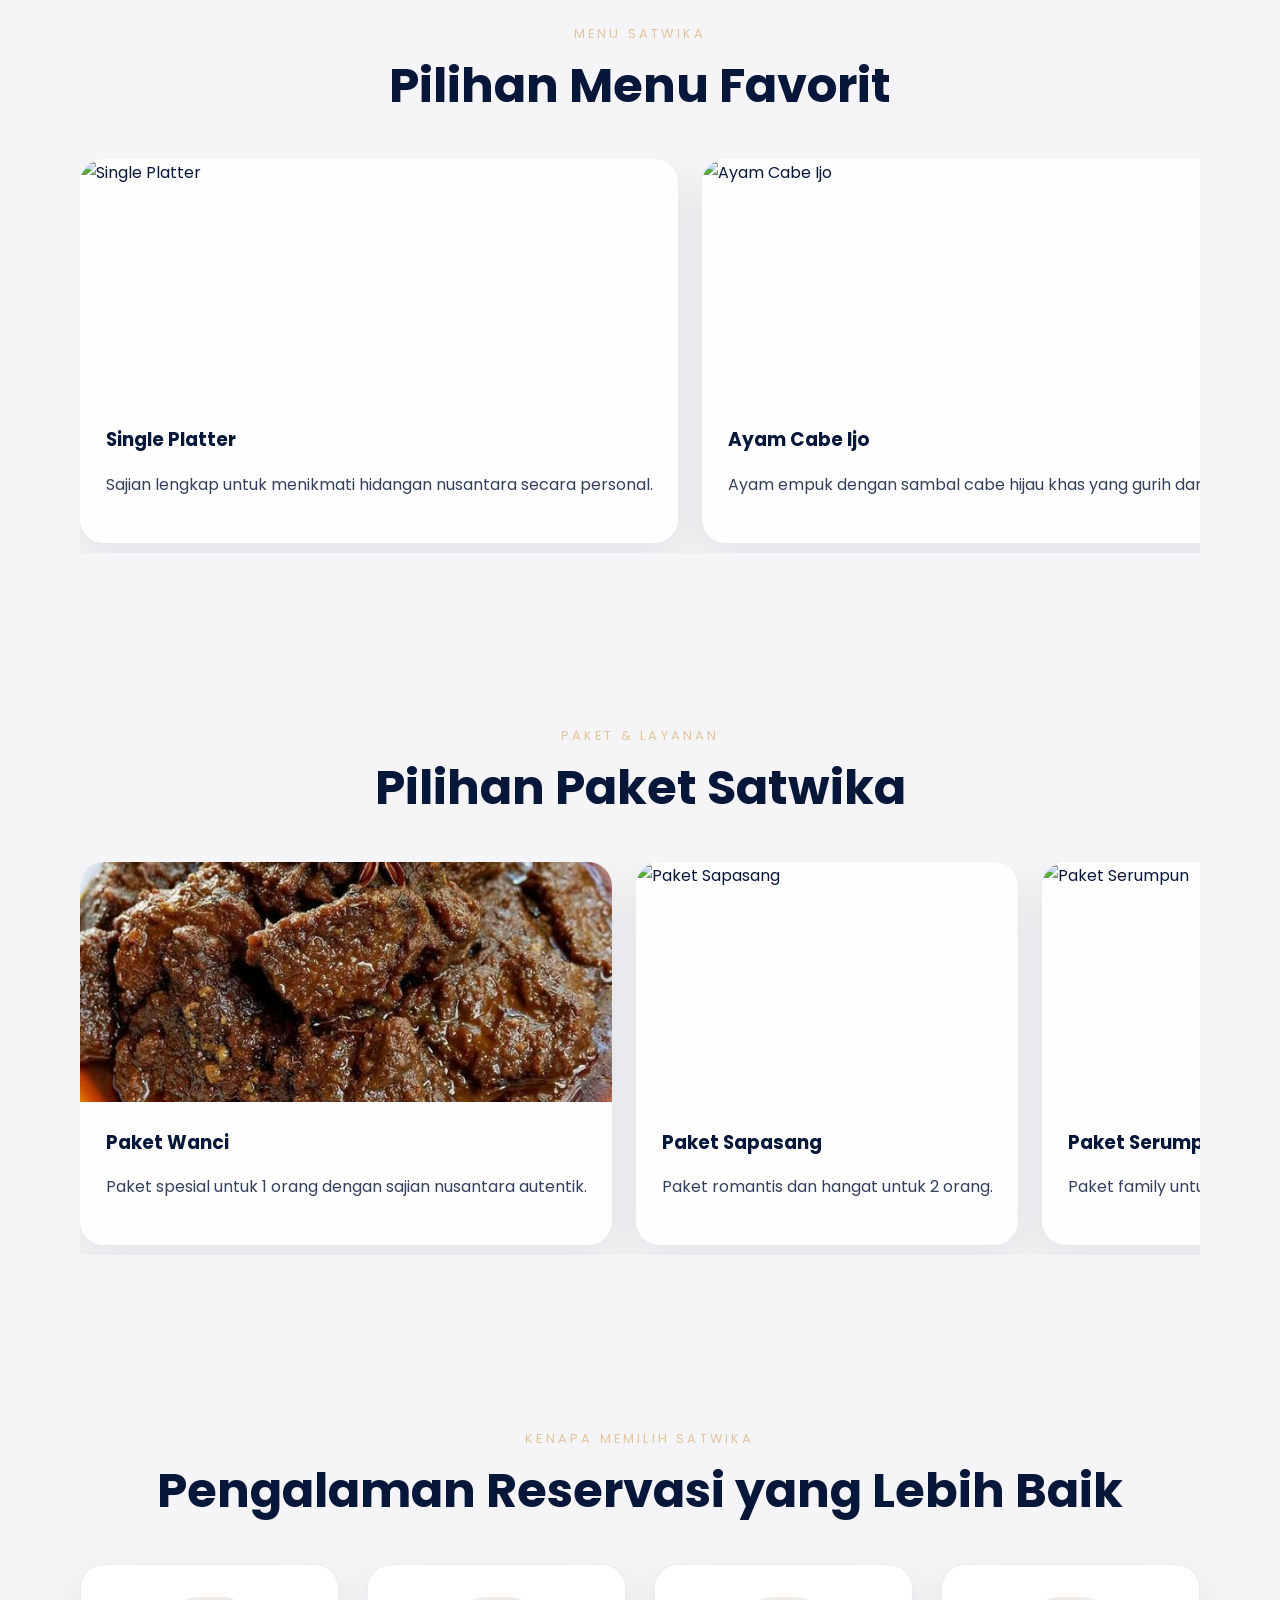
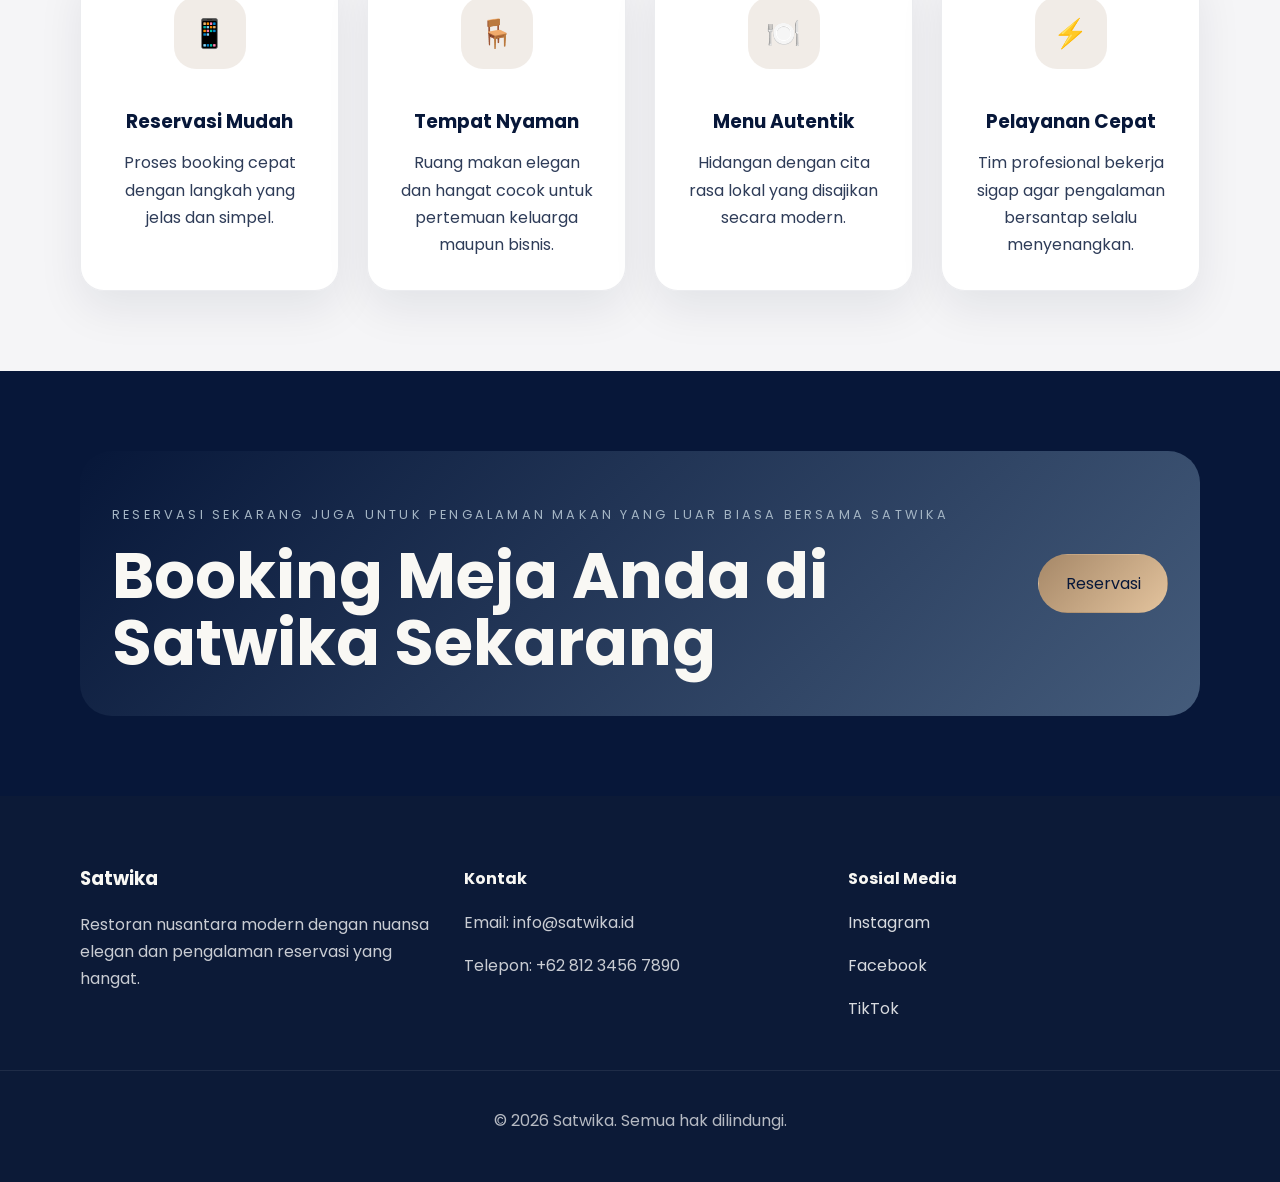
==== commit 709a9032: "mengubah nama menu paket/layanan menjadi paket" ====
--- a/index.html
+++ b/index.html
@@ -18,7 +18,7 @@
         <a href="#beranda">Beranda</a>
         <a href="#layanan">About Us</a>
         <a href="#menu">Menu</a>
-        <a href="detailPaket.html">Paket/Layanan</a>
+        <a href="detailPaket.html">Paket</a>
         <a href="#booking">Booking</a>
         <a href="satwika log in.html">Login</a>
       </nav>
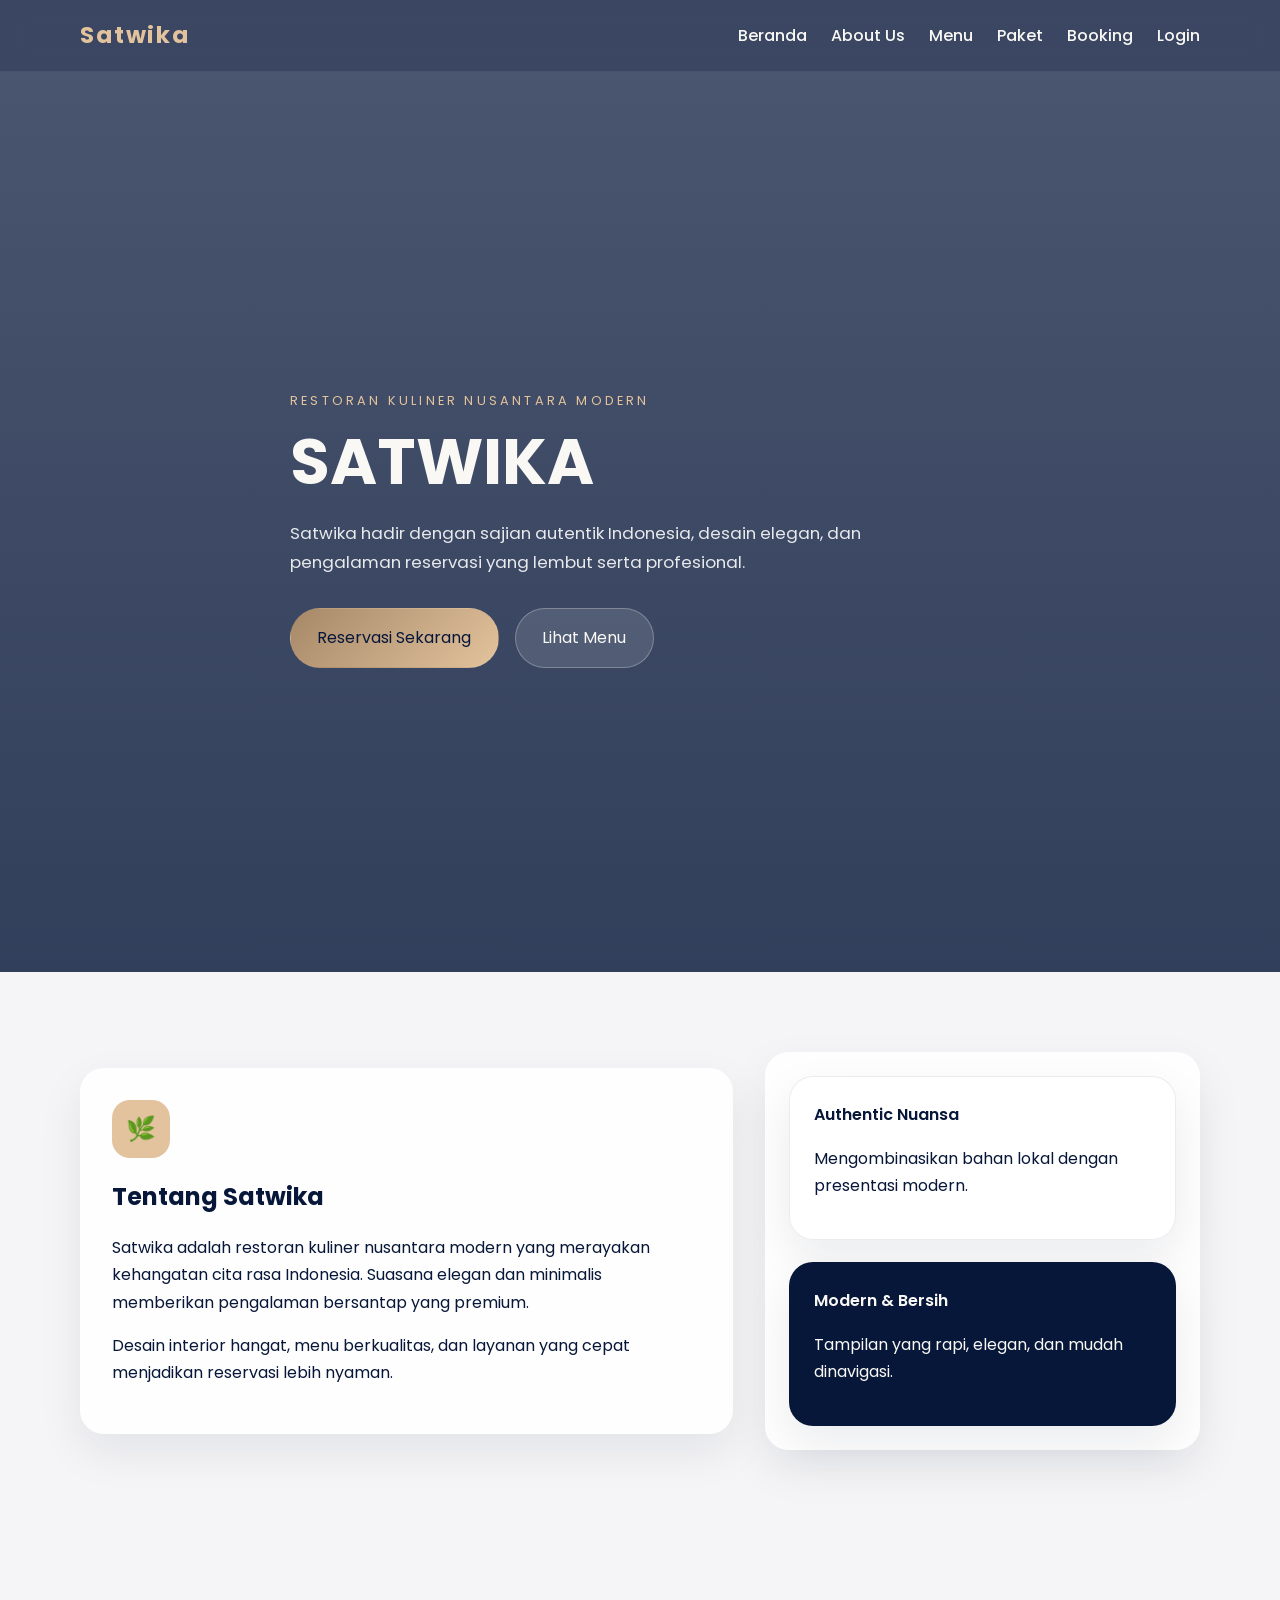
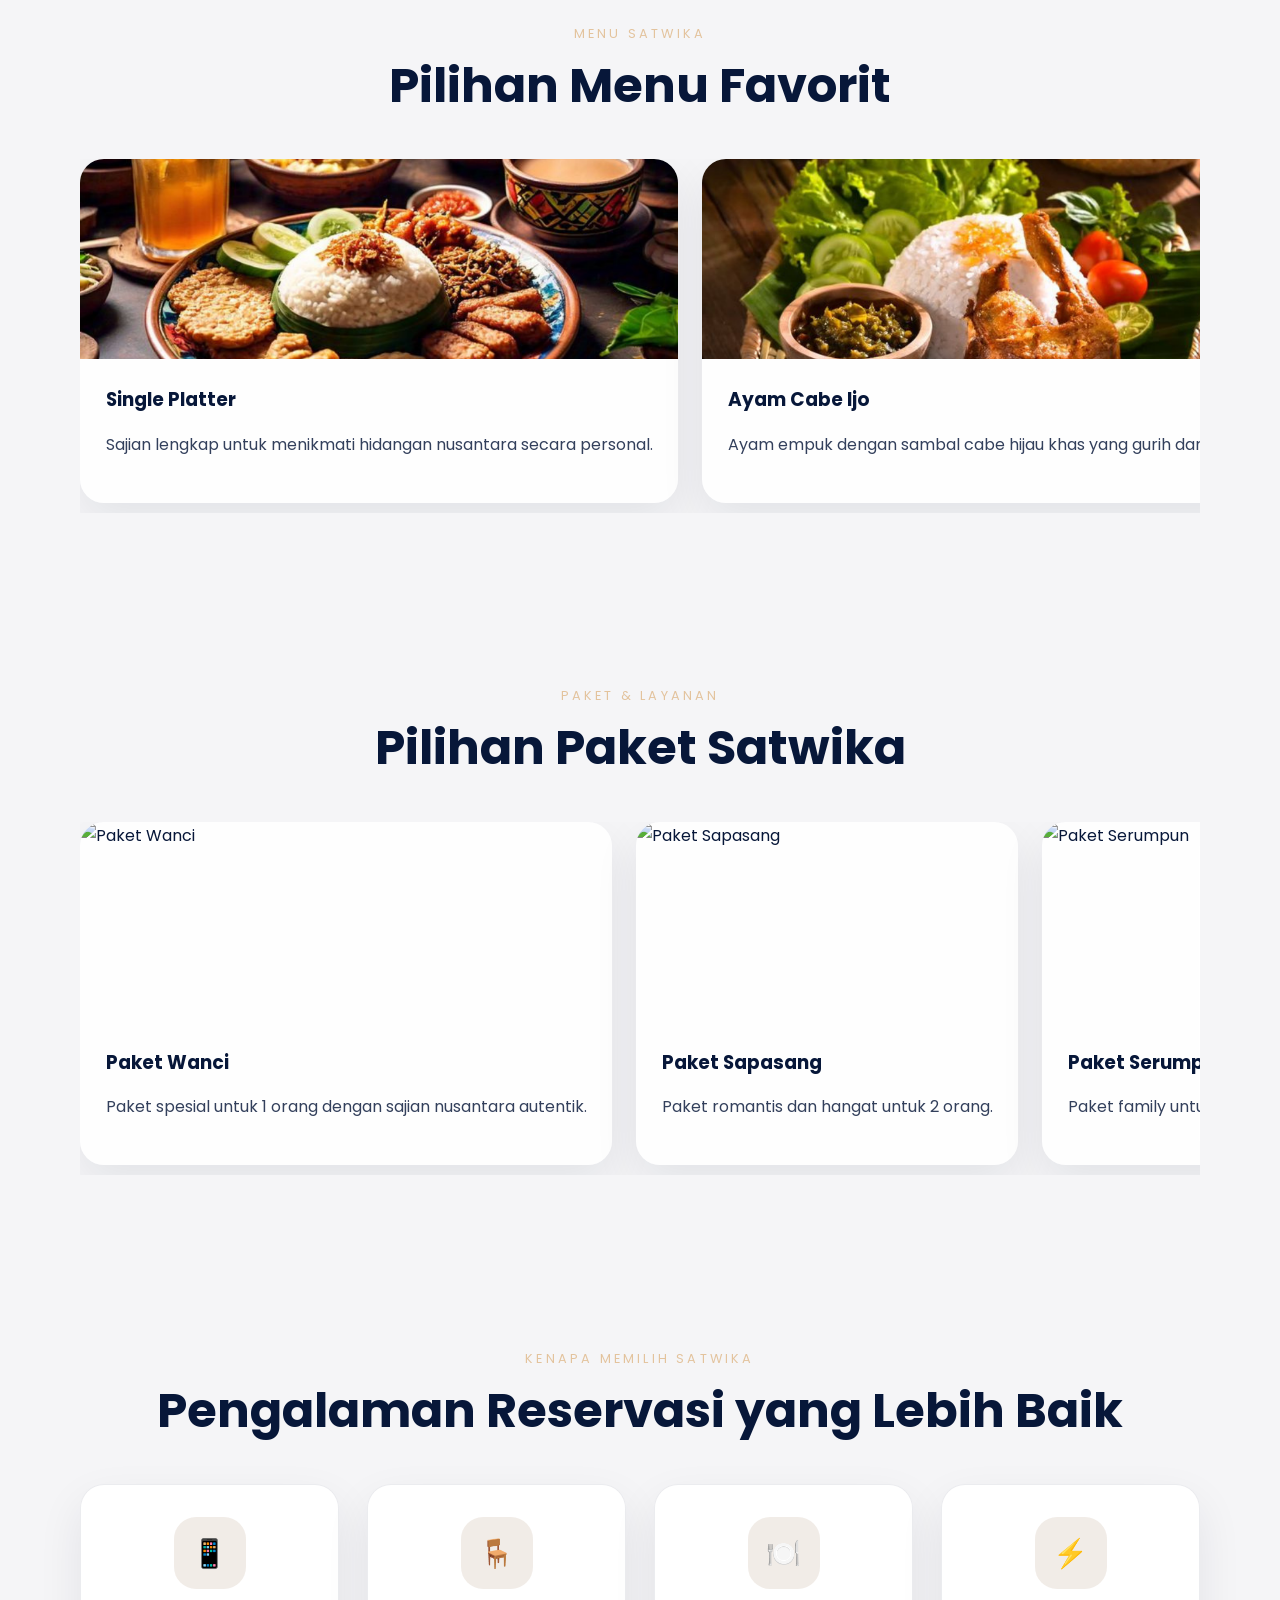
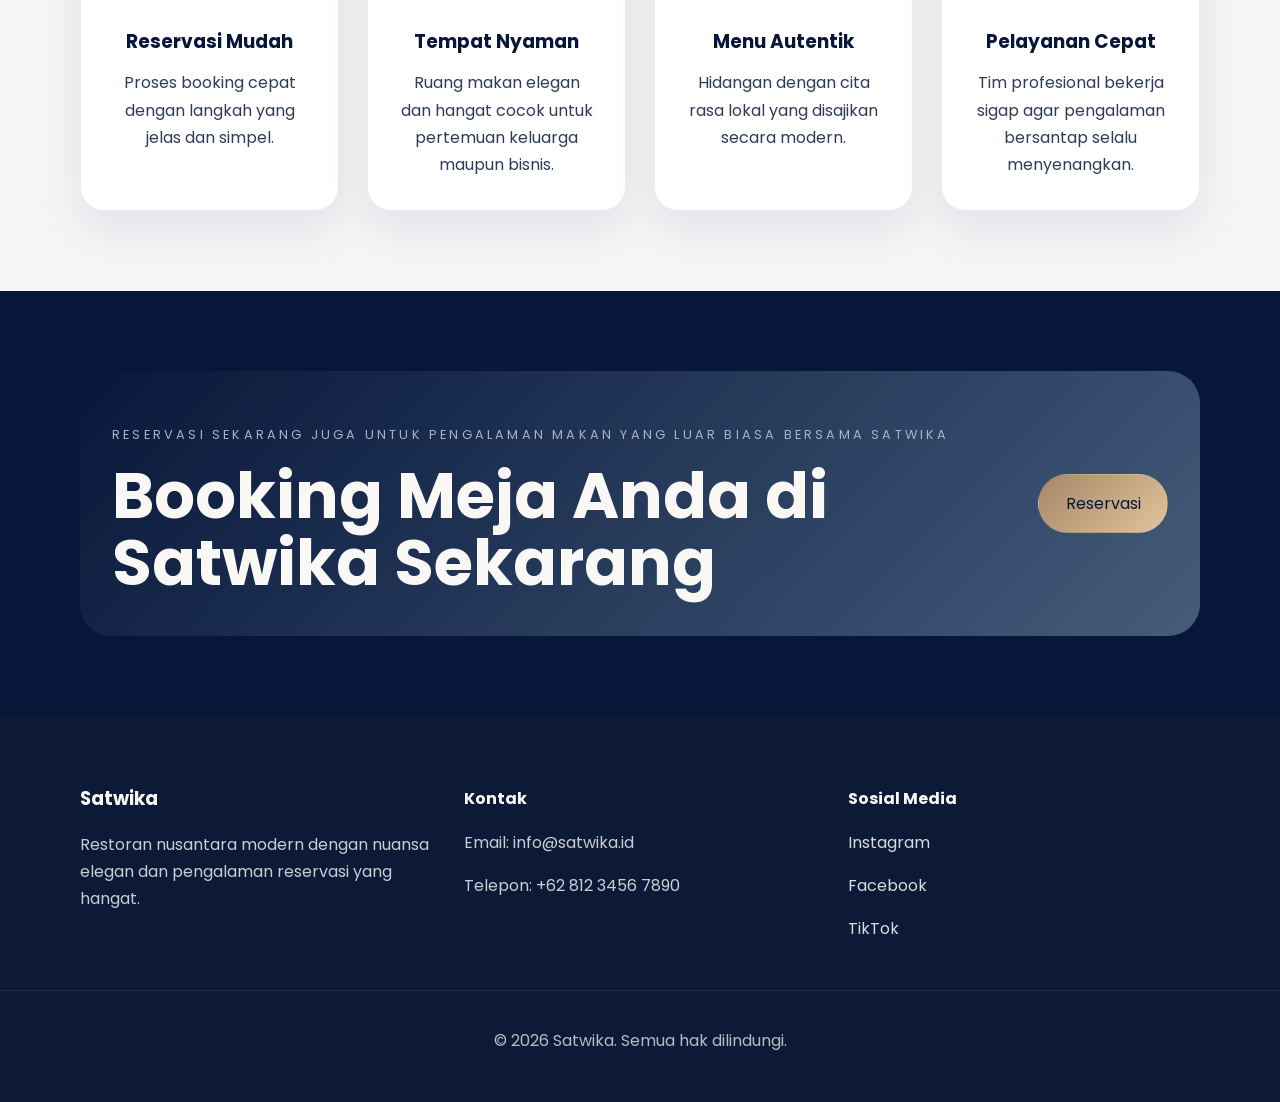
==== commit a6ee9647: "Update index.html" ====
--- a/index.html
+++ b/index.html
@@ -113,9 +113,9 @@
       </article>
 
       <article class="menu-card animate-up">
-        <img src="images/Kue Ciucur.png" alt="Kue Ciucur" />
-        <div class="menu-content">
-          <h3>Kue Ciucur</h3>
+        <img src="images/Kue Cucur.png" alt="Kue Cucur" />
+        <div class="menu-content">
+          <h3>Kue Cucur</h3>
           <p>Kue tradisional manis dengan tekstur lembut dan aroma khas.</p>
         </div>
       </article>
--- a/style.css
+++ b/style.css
@@ -276,7 +276,7 @@
 
 .menu-card img {
   width: 100%;
-  height: clamp(180px, 25vw, 240px);
+  height: 200px;
   object-fit: cover;
   display: block;
 }
